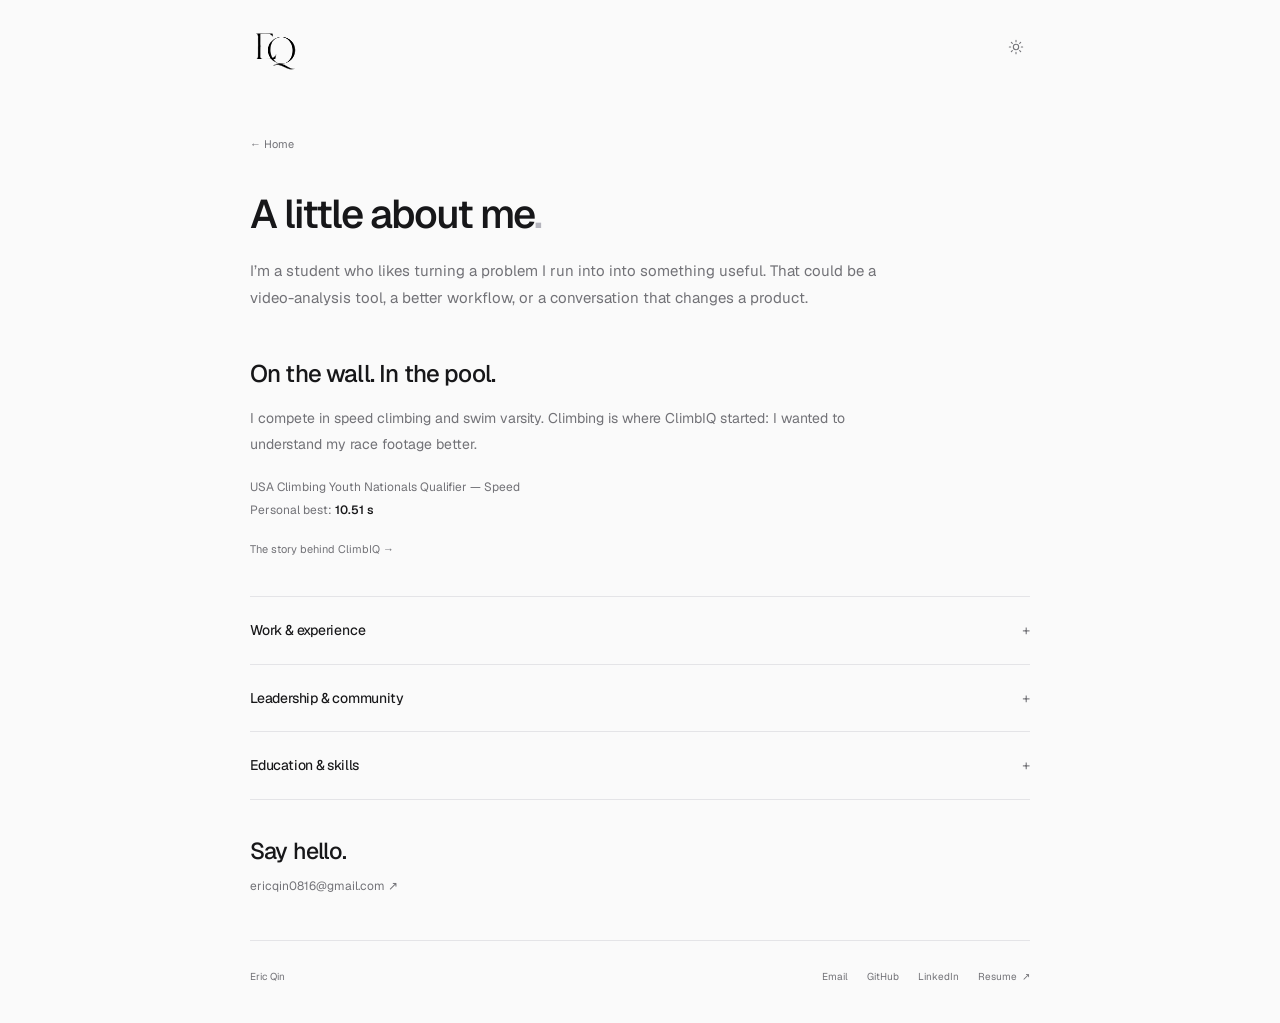
==== about/index.html @ 5e34e3b4 "Publish Eric Qin personal portfolio" ====
<!doctype html>
<html lang="en"><head><meta charset="utf-8"><meta name="viewport" content="width=device-width, initial-scale=1"><meta name="description" content="A little about Eric Qin: speed climbing, swimming, work, community, and education."><meta name="theme-color" content="#fafafa"><meta property="og:title" content="About — Eric Qin"><meta property="og:description" content="A little about Eric Qin: speed climbing, swimming, work, community, and education."><title>About — Eric Qin</title><link rel="icon" href="/assets/eq-monogram.png" type="image/png"><link rel="stylesheet" href="/styles.css"><link rel="stylesheet" href="/quiet.css"><script src="/theme.js"></script><script src="/app.js" defer></script></head><body class="quiet-site "><a class="skip-link" href="#main">Skip to content</a><header class="quiet-header"><a class="quiet-logo" href="/" aria-label="Eric Qin home"><img src="/assets/eq-monogram.png" alt="EQ monogram" width="68" height="60"></a><div class="header-controls"><button class="quiet-theme" data-theme-toggle aria-label="Switch to dark theme"><i data-icon="sun"></i></button></div></header><main id="main" class="quiet-main">
<div class="quiet-page-intro"><a class="quiet-back" href="/">← Home</a><h1>A little about me<span>.</span></h1><p>I’m a student who likes turning a problem I run into into something useful. That could be a video-analysis tool, a better workflow, or a conversation that changes a product.</p></div>
<section class="quiet-personal-section" id="athletics"><h2>On the wall. In the pool.</h2><p>I compete in speed climbing and swim varsity. Climbing is where ClimbIQ started: I wanted to understand my race footage better.</p><p class="quiet-athletic-note">USA Climbing Youth Nationals Qualifier — Speed<br>Personal best: <strong>10.51 s</strong></p><a class="quiet-inline" href="/climbiq/">The story behind ClimbIQ →</a></section>
<div class="quiet-about-details">
<details id="experience"><summary>Work & experience <span>+</span></summary><div class="quiet-detail">
<h3>CZT Energy USA <small>Intern</small></h3><p>Supported QC and business operations: inventory, purchasing/expenses, employee records, and document organization. Used AI and workflow automation for repetitive documents, English ↔ Chinese translation, PDFs, Excel, and forms. Shadowed strategic marketing and executive administrative operations.</p>
<h3>Katy ISD <small>Water Safety Instructor · Paid role</small></h3><p>Four weeks at approximately seven hours per day, teaching children across ages and skill levels. Focused on safety, technique, communication, and instruction.</p>
<h3>Independent Swim Instruction <small>Founder / Instructor</small></h3><p>Ran lessons primarily for Chinese children and families: 20+ swimmers, 50+ lessons, and ~$1,000 revenue. Managed scheduling, parent communication, payments, lesson planning, and customers.</p>
<a class="quiet-inline" href="/work/#worktree">Product work at Worktree →</a></div></details>
<details id="community"><summary>Leadership & community <span>+</span></summary><div class="quiet-detail">
<h3>Hearts for Elders</h3><p>Event coordination, outreach, partnerships, sponsorship/company outreach, and organizational work. During my involvement, the organization’s scale included 150+ volunteers, 800+ seniors served, 10+ chapters, 10+ events, and 20+ senior homes.</p><p>I contacted 20+ organizations and 20+ companies for collaboration, partnerships, or sponsorship-related outreach.</p>
<h3>Student Council <small>E&E Officer</small></h3><p>Council activities, meetings, service/cleanup, and organization. Built Council Check-in, an automated attendance system to simplify meeting check-ins.</p><a class="quiet-inline" href="/work/#attendance">See Council Check-in →</a></div></details>
<details id="education"><summary>Education & skills <span>+</span></summary><div class="quiet-detail">
<p>Expected graduation: 2028<br>GPA: 4.70 · Class rank: 32 / 885</p><p>AP Computer Science A, AP Computer Science Principles, and AP Calculus BC.</p>
<h3>Development</h3><p>TypeScript, JavaScript, Java, React, Next.js, Vite, Google Apps Script, Git/GitHub.</p>
<h3>Web & infrastructure</h3><p>Vercel, Supabase.</p>
<h3>AI & automation</h3><p>AI-assisted development; workflow, document, and translation automation; AI-agent/MCP concepts.</p>
<h3>Business & operations</h3><p>User discovery, outreach, positioning, operations, quality control, inventory, scheduling, and Excel/spreadsheets.</p>
</div></details>
</div>
<section class="quiet-personal-section quiet-about-contact" id="contact"><h2>Say hello.</h2><a class="quiet-inline" href="mailto:ericqin0816@gmail.com">ericqin0816@gmail.com ↗</a></section></main><footer class="quiet-footer"><span>Eric Qin</span><div><a href="mailto:ericqin0816@gmail.com">Email</a><a href="https://github.com/ericqin0816" target="_blank" rel="noopener noreferrer">GitHub</a><a href="https://www.linkedin.com/in/eric-qin-01415741b/" target="_blank" rel="noopener noreferrer">LinkedIn</a><a href="/Eric-Qin-Resume.pdf" target="_blank" rel="noopener noreferrer">Resume <span aria-hidden="true">↗</span></a></div></footer></body></html>
---- styles.css ----
@font-face{font-family:'Geist';font-style:normal;font-weight:400 800;font-display:swap;src:url('/fonts/geist-latin.woff2') format('woff2')}
@font-face{font-family:'Geist Mono';font-style:normal;font-weight:400 500;font-display:swap;src:url('/fonts/geist-mono-latin.woff2') format('woff2')}
:root{color-scheme:light;--bg:#fafafa;--surface:#fff;--surface-alt:#f5f5f5;--text:#171719;--muted:#727277;--border:#e4e4e7;--strong-border:#d6d6da;--accent:#315eee;--dark:#171719;--dark-text:#fafafa;--soft-blue:#f0f4fc;--green:#548c68;--shadow:0 2px 4px #00000003,0 6px 20px #00000003;--sans:'Geist',-apple-system,BlinkMacSystemFont,'Segoe UI',sans-serif;--mono:'Geist Mono',ui-monospace,SFMono-Regular,Consolas,monospace}
:root[data-theme=dark]{color-scheme:dark;--bg:#101011;--surface:#161618;--surface-alt:#1c1c1f;--text:#efeff1;--muted:#a0a0a8;--border:#2c2c31;--strong-border:#44444c;--accent:#8fa9ff;--dark:#f2f2f4;--dark-text:#171719;--soft-blue:#181e2a;--green:#88bb9c;--shadow:none}
*{box-sizing:border-box}html{scroll-behavior:smooth;scroll-padding-top:100px}body{margin:0;background:var(--bg);color:var(--text);font-family:var(--sans);font-size:14px;line-height:1.6;-webkit-font-smoothing:antialiased}a{color:inherit;text-decoration:none}button,input{font:inherit}button,a{-webkit-tap-highlight-color:transparent}button{color:inherit;cursor:pointer}button:disabled{cursor:default}button,i{flex-shrink:0}button{border:0;background:none}svg{display:block;width:20px;height:20px}i[data-icon]{display:inline-flex;align-items:center;justify-content:center;font-style:normal}p,h1,h2,h3,h4{margin:0}p{color:var(--muted)}h1,h2,h3,h4{font-weight:600;letter-spacing:-.045em;line-height:1.2}::selection{background:#d9e3ff;color:#171719}a,button,summary{touch-action:manipulation}a:focus-visible,button:focus-visible,summary:focus-visible,input:focus-visible{outline:2px solid var(--accent);outline-offset:5px}a:hover{color:var(--accent)}[hidden]{display:none!important}.container{max-width:1184px;width:calc(100% - 96px);margin-inline:auto}.mono{font-family:var(--mono);font-size:10px;letter-spacing:.055em;line-height:1.6}.muted{color:var(--muted)}.sr-only{position:absolute;width:1px;height:1px;padding:0;margin:-1px;overflow:hidden;clip:rect(0,0,0,0);white-space:nowrap;border:0}.skip-link{position:fixed;left:16px;top:-60px;background:var(--dark);color:var(--dark-text);padding:10px 18px;border-radius:6px;z-index:99}.skip-link:focus{top:10px}.status-dot{width:6px;height:6px;display:inline-block;background:var(--green);border-radius:100%;flex-shrink:0}.button{display:inline-flex;align-items:center;justify-content:center;gap:12px;border:1px solid transparent;padding:11px 18px;min-height:42px;font-size:12px;line-height:1.3;font-weight:550;border-radius:7px;white-space:nowrap;transition:background .15s,border-color .15s,transform .15s}.button:hover{transform:translateY(-1px)}.button svg{width:16px;height:16px}.button-dark{background:var(--dark);color:var(--dark-text)}.button-dark:hover{background:var(--text);color:var(--dark-text);opacity:.85}.button-outline{background:var(--surface);border-color:var(--border)}.button-outline:hover{background:var(--surface-alt);color:var(--text);border-color:var(--strong-border)}.button-small{padding:8px 13px;font-size:11px;min-height:33px}.icon-button{display:inline-flex;align-items:center;justify-content:center;width:33px;height:33px;border-radius:6px}.icon-button:hover{color:var(--text);background:var(--surface-alt)}.icon-button svg{width:17px;height:17px}.text-link{color:var(--accent);font-size:12px;font-weight:500;display:inline-flex;align-items:center;gap:8px}.text-link:hover{color:var(--accent);text-decoration:underline;text-underline-offset:4px}.text-link svg{width:16px;height:16px}.badge{display:inline-flex;align-items:center;gap:6px;background:var(--surface-alt);border:1px solid var(--border);padding:3px 8px;border-radius:5px;font-size:10px;font-weight:500;line-height:1.5;letter-spacing:0;color:var(--text)}
.site-header{height:68px;position:sticky;top:0;z-index:20;background:color-mix(in srgb,var(--bg) 92%,transparent);backdrop-filter:blur(16px);border-bottom:1px solid var(--border)}.header-inner{max-width:1440px;width:calc(100% - 80px);height:100%;margin:auto;display:flex;align-items:center;gap:40px}.wordmark{display:flex;align-items:center}.logo-mark{font-size:25px;font-weight:750;letter-spacing:-2px;color:var(--text);line-height:1}.logo-mark span{color:var(--muted)}.desktop-nav{display:flex;align-items:center;gap:26px;font-size:12px;color:var(--muted)}.desktop-nav a:hover{color:var(--text)}.header-actions{margin-left:auto;display:flex;align-items:center;gap:9px}.search-trigger{display:flex;align-items:center;gap:8px;color:var(--muted);font-size:11px;border:1px solid var(--border);background:var(--surface);padding:6px 8px;border-radius:6px;margin-right:8px;width:175px}.search-trigger svg{width:13px;height:13px}.search-trigger kbd{margin-left:auto}kbd{font-family:var(--mono);font-size:9px;border:1px solid var(--border);border-radius:4px;min-width:24px;padding:0 4px;background:var(--surface-alt);color:var(--muted)}.nav-divider{height:16px;width:1px;background:var(--border);margin-inline:3px}.mobile-menu-toggle{display:none}.mobile-nav{padding:18px 24px;display:flex;flex-direction:column;gap:15px;border-bottom:1px solid var(--border);background:var(--bg)}
.hero{padding-top:71px;padding-bottom:0;text-align:center}.hero-note{display:inline-flex;align-items:center;gap:9px;font-size:11px;color:var(--muted);background:var(--surface);border:1px solid var(--border);border-radius:30px;padding:5px 11px}.hero-note:hover{border-color:var(--strong-border);color:var(--text)}.hero-note>span:last-child{padding-left:5px;color:var(--text)}.hero h1{font-size:clamp(64px,7.6vw,100px);line-height:1.08;letter-spacing:-.065em;font-weight:650;margin-top:25px}.hero-period{color:#b5b5bd}.hero-roles{font-size:19px;font-weight:450;margin-top:12px;color:var(--text);letter-spacing:-.025em}.hero-roles span{margin:0 7px;color:#aaaab0}.hero-intro{font-size:16px;line-height:1.75;letter-spacing:-.02em;margin:18px auto 0}.hero-buttons{display:flex;align-items:center;justify-content:center;gap:10px;margin-top:27px}.resume-link{color:var(--muted);margin-left:7px}.hero-footnote{margin-top:72px;display:flex;align-items:center;justify-content:space-between;padding-bottom:22px;border-bottom:1px solid var(--border);color:var(--muted);text-align:left}.hero-footnote .mono{font-size:9px;letter-spacing:.12em}.hero-footnote a{border:1px solid var(--border);border-radius:50%;width:28px;height:28px;display:flex;align-items:center;justify-content:center}.hero-footnote a svg{width:13px;height:13px}.section{padding-top:62px}.section-top{display:flex;align-items:flex-end;justify-content:space-between;gap:24px;margin-bottom:27px}.eyebrow{display:flex;align-items:center;gap:11px;font-size:10px;font-family:var(--mono);letter-spacing:.1em;margin-bottom:12px;color:var(--muted)}.eyebrow>span:not(.status-dot){color:#aaaab1;padding-right:9px;border-right:1px solid var(--strong-border)}.section-top h2,.about-intro h2{font-size:30px;font-weight:550;letter-spacing:-.045em}.section-description{font-size:12px;line-height:1.7;text-align:right;padding-bottom:2px}
.featured-project{display:grid;grid-template-columns:1fr 1fr;border:1px solid var(--border);border-radius:11px;overflow:hidden;background:var(--surface);box-shadow:var(--shadow)}.featured-copy{padding:28px 30px 30px}.card-topline{display:flex;align-items:center;justify-content:space-between;gap:12px}.card-topline>i svg{width:16px;height:16px;color:var(--muted)}.project-title-row{display:flex;gap:10px;align-items:center;margin-top:25px}.project-symbol{display:flex;align-items:center;justify-content:center;width:30px;height:30px;border:1px solid var(--border);border-radius:7px}.project-symbol svg{width:19px;height:19px}.project-title-row h3{font-size:29px}.project-subtitle{font-size:17px;color:var(--text);letter-spacing:-.025em;margin-top:9px}.role{font-family:var(--mono);font-size:9px;letter-spacing:.08em;margin-top:12px}.project-description{font-size:13px;line-height:1.8;margin-top:17px;max-width:460px}.stack{display:flex;flex-wrap:wrap;gap:5px;margin-top:17px}.stack span{font-family:var(--mono);font-size:9px;padding:3px 7px;background:var(--surface-alt);border:1px solid var(--border);border-radius:4px;color:var(--muted)}.featured-metrics{display:flex;gap:38px;margin-top:23px;padding-top:20px;border-top:1px solid var(--border)}.featured-metrics>div{display:flex;flex-direction:column;gap:4px}.featured-metrics strong{font-size:29px;line-height:1.2;font-weight:550;letter-spacing:-.06em}.featured-metrics strong span{font-size:21px;color:var(--muted)}.featured-metrics>div>span{font-size:10px;color:var(--muted)}.project-links{display:flex;align-items:center;gap:19px;margin-top:24px}.project-links .button{font-size:11px;padding:10px 12px;gap:16px;min-height:37px}.project-links .text-link{font-size:11px}
.climb-preview{padding:22px;background:var(--surface-alt);border-left:1px solid var(--border);display:flex;flex-direction:column;justify-content:center;min-width:0}.preview-chrome{display:flex;justify-content:space-between;align-items:center;padding:12px 14px;background:#202224;border:1px solid #373b3c;border-radius:8px 8px 0 0;color:#a1a8a6;font-size:9px;gap:8px}.preview-chrome>div{display:flex;align-items:center;gap:6px;white-space:nowrap}.preview-chrome strong{color:#ebefec;font-size:10px;font-weight:550}.mini-mark{color:#bde3c9;font-family:var(--mono);font-size:12px;margin-right:3px}.preview-slash{color:#737b77;margin:0 3px}.local-badge{font-family:var(--mono);font-size:7px;display:flex;align-items:center;gap:4px}.local-badge svg{width:10px;height:10px}.preview-body{background:#171b19;color:#b9c1bc;border:1px solid #373b3c;border-top:0;border-radius:0 0 8px 8px;padding:14px 14px 0}.inspector-toolbar{display:flex;justify-content:space-between;align-items:center;font-size:9px}.inspector-toolbar>span:first-child{display:flex;align-items:center;gap:6px}.inspector-toolbar .mono{font-size:7px;letter-spacing:.1em;color:#7e8982}.wall-diagram{margin-top:14px;position:relative;border:1px solid #333c36;border-radius:5px;overflow:hidden;color:#5e7366}.wall-diagram svg{width:100%;height:auto;min-height:170px;max-height:248px;background:radial-gradient(ellipse at center,#26362c,#171e19)}.wall-grid{opacity:.45}.motion-trail{fill:none;stroke:#759884;stroke-width:1.8;stroke-dasharray:5 5;opacity:.65}.holds path{fill:#455a4a;stroke:#779880;stroke-width:1}.pose-skeleton{fill:#cdf1d4;stroke:#cdf1d4;stroke-width:2;stroke-linecap:round}.pose-skeleton path{fill:none}.diagram-annotations{stroke:#688874;stroke-width:.7;fill:#99bca4;font-family:var(--mono);font-size:7px}.diagram-annotations text{stroke:none}.frame-corners{fill:none;stroke:#88a894;stroke-width:1}.schematic-label{position:absolute;bottom:8px;right:10px;font-family:var(--mono);font-size:6px;color:#88a491;letter-spacing:.06em}.evidence-tabs{display:flex;border-bottom:1px solid #343c36;margin-top:15px;gap:8px}.evidence-tabs button{display:flex;align-items:center;justify-content:center;gap:6px;color:#899a8f;flex:1;font-size:9px;padding:8px 10px;position:relative}.evidence-tabs button svg{width:12px;height:12px}.evidence-tabs button[aria-selected=true]{color:#d2efd9;background:#263129;border-radius:4px 4px 0 0}.evidence-tabs button[aria-selected=true]:after{content:'';position:absolute;bottom:-1px;height:1px;background:#b4d5bd;left:0;right:0}.signal-strip{display:flex;align-items:center;gap:3px;height:34px;margin-top:10px;padding-inline:8px}.signal-strip span{flex:1;background:#526f5a;height:9px;border-radius:1px;transition:height .25s,background .25s}.signal-strip span:nth-child(n+17){height:24px;background:#a6caae}.signal-strip span:nth-child(16){height:15px}.evidence-description{font-size:9px;color:#a6b8ac;line-height:1.6;min-height:29px;padding:2px 0 7px}.pipeline-bottom{display:flex;align-items:center;justify-content:space-between;gap:4px;font-family:var(--mono);font-size:8px;color:#7f9285;border-top:1px solid #343c36;padding:13px 0}.pipeline-bottom .active{color:#c8e3d0;background:#2c3b31;padding:2px 7px;border-radius:3px}#evidence-panel[data-signal=audio] .signal-strip span{height:6px}#evidence-panel[data-signal=audio] .signal-strip span:nth-child(3n){height:26px;background:#a6caae}#evidence-panel[data-signal=audio] .signal-strip span:nth-child(2n){height:17px}#evidence-panel[data-signal=motion] .signal-strip span{height:5px}#evidence-panel[data-signal=motion] .signal-strip span:nth-child(n+8){height:10px}#evidence-panel[data-signal=motion] .signal-strip span:nth-child(n+16){height:18px}#evidence-panel[data-signal=motion] .signal-strip span:nth-child(n+24){height:28px}
.project-filter-row{display:flex;align-items:center;justify-content:space-between;margin:31px 0 18px;gap:14px}.project-filter-row>.mono{font-size:9px;letter-spacing:.1em}.filters{display:flex;gap:3px;padding:3px;background:var(--surface-alt);border:1px solid var(--border);border-radius:7px}.filters button{padding:5px 10px;font-size:10px;border:1px solid transparent;border-radius:4px;color:var(--muted);line-height:1.5}.filters button:hover{color:var(--text)}.filters button.active{background:var(--surface);border-color:var(--border);box-shadow:0 1px 2px #00000004;color:var(--text)}.filters button span{font-family:var(--mono);font-size:8px;color:var(--muted);margin-left:4px}.project-grid{display:grid;grid-template-columns:repeat(3,1fr);gap:18px}.project-card{border:1px solid var(--border);border-radius:9px;overflow:hidden;box-shadow:var(--shadow);background:var(--surface);transition:border-color .2s;min-width:0}.project-card:hover{border-color:var(--strong-border)}.card-visual{height:218px;background:var(--surface-alt);border-bottom:1px solid var(--border);padding:21px;position:relative;display:flex;align-items:center;justify-content:center;flex-direction:column}.shield-visual{background-image:radial-gradient(var(--strong-border) .6px,transparent .6px);background-size:12px 12px}.policy-node{display:flex;align-items:center;gap:8px;padding:7px 12px;border:1px solid var(--strong-border);background:var(--surface);border-radius:5px;font-size:10px;box-shadow:0 1px 2px #00000003}.policy-node svg{width:12px;height:12px;color:var(--muted)}.shield-node{border-color:var(--text);min-width:175px;justify-content:center}.shield-node svg{color:var(--text)}.policy-tag{background:var(--surface-alt);font-family:var(--mono);font-size:7px;padding:2px 4px;margin-left:4px;border-radius:2px;color:var(--muted)}.flow-line{height:19px;width:1px;background:var(--strong-border)}.policy-decisions{display:flex;gap:7px;margin-top:11px}.policy-decisions span{display:flex;align-items:center;gap:4px;font-family:var(--mono);font-size:7px;color:var(--muted);background:var(--surface);border:1px solid var(--border);padding:4px 6px;border-radius:3px}.policy-decisions svg{width:9px;height:9px}.policy-decisions>span:first-child{color:var(--green)}.policy-tool{display:flex;align-items:center;gap:6px;font-size:9px;color:var(--muted)}.policy-tool svg{width:11px;height:11px}.solar-visual{background:var(--soft-blue);gap:15px}.solar-inputs{display:flex;align-items:center;gap:8px;font-size:10px;color:var(--muted)}.solar-inputs>span:not(:nth-child(2)):not(:nth-child(4)){border:1px solid var(--border);background:var(--surface);display:flex;align-items:center;gap:5px;border-radius:5px;padding:7px 9px}.solar-inputs svg{width:13px;height:13px}.research-equation{text-align:center;display:flex;flex-direction:column;align-items:center;gap:11px}.research-equation>span{font-family:var(--mono);font-size:9px;color:var(--muted)}.research-equation svg{width:16px;height:16px;color:var(--muted)}.research-equation strong{font-size:18px;font-weight:500;letter-spacing:-.04em}.research-status{display:flex;gap:7px;align-items:center;font-family:var(--mono);font-size:7px;color:var(--muted);margin-top:1px}.research-status .status-dot{width:4px;height:4px;background:#7793c6}.calc-visual{background:color-mix(in srgb,var(--surface-alt) 94%,#cda6ee);gap:15px}.concept-slots{display:flex;gap:12px}.concept-slots>div{border:1px dashed var(--strong-border);border-radius:6px;width:61px;height:79px;display:flex;align-items:center;justify-content:center;position:relative;background:var(--surface)}.concept-slots>div:nth-child(2){transform:translateY(-9px)}.concept-slots svg{width:22px;height:22px;color:var(--muted)}.concept-slots span{position:absolute;bottom:6px;right:7px;font-family:var(--mono);font-size:7px;color:var(--muted)}.concept-caption{display:flex;align-items:center;gap:10px;font-family:var(--mono);font-size:6.5px;letter-spacing:.04em;color:var(--muted)}.visual-note{font-size:9px}.card-content{padding:21px}.card-content .card-topline .mono{font-size:8px}.card-content h3{font-size:20px;margin-top:13px}.card-role{font-size:10px;margin-top:5px;color:var(--muted)}.card-content>p:not(.card-role){font-size:12px;line-height:1.75;margin-top:14px;min-height:84px}.card-content details{margin-top:19px;border-top:1px solid var(--border);padding-top:13px}details summary{display:flex;align-items:center;justify-content:space-between;gap:10px;list-style:none;cursor:pointer;color:var(--accent);font-size:11px;font-weight:500}details summary::-webkit-details-marker{display:none}details summary>span{font-family:var(--mono);font-size:14px;font-weight:400}details[open] summary>span{transform:rotate(45deg)}.details-content{padding-top:12px}.details-content p{font-size:11px;line-height:1.8;margin-bottom:8px}.research-fields{display:flex;flex-wrap:wrap;gap:5px;margin:10px 0}.research-fields span{font-family:var(--mono);font-size:8px;border:1px solid var(--border);border-radius:4px;padding:4px 5px;color:var(--muted)}.small-projects{margin-top:18px;border:1px solid var(--border);border-radius:8px;background:var(--surface);overflow:hidden}.small-projects:not(:has(article:not([hidden]))){display:none}.small-project{display:flex;align-items:start;gap:16px;padding:23px}.small-project+.small-project{border-top:1px solid var(--border)}.small-icon{display:flex;align-items:center;justify-content:center;background:var(--surface-alt);border:1px solid var(--border);border-radius:7px;width:36px;height:36px;color:var(--muted);flex-shrink:0}.small-icon svg{width:17px;height:17px}.small-project>div{flex:1}.small-project h3{font-size:14px;font-weight:550;letter-spacing:-.025em;display:flex;align-items:center;gap:10px;flex-wrap:wrap}.small-project h3 .badge{font-size:8px;font-weight:400}.small-project p{font-size:11px;margin-top:6px}.small-project>a,.small-stack{margin-top:9px;white-space:nowrap}.small-project details{margin-top:9px;max-width:610px}.small-project details summary{font-size:10px;justify-content:flex-start}.small-stack{font-size:8px;color:var(--muted)}.filtered-grid{grid-template-columns:repeat(3,1fr)}.filter-empty{font-size:12px;padding:24px}
.work-section{padding-top:78px}.worktree-card{border:1px solid var(--border);border-radius:9px;background:var(--surface);display:grid;grid-template-columns:1.22fr 1fr;overflow:hidden}.worktree-card>div:first-child{padding:28px 30px}.worktree-card .card-topline .text-link{font-size:10px}.worktree-title{display:flex;align-items:center;gap:11px;margin-top:24px}.worktree-title h3{font-size:27px}.worktree-title svg{width:24px;height:24px}.worktree-card .card-role{font-size:11px;margin-top:8px}.worktree-description{font-size:13px;line-height:1.8;max-width:490px;margin-top:17px}.discovery-block{border-left:1px solid var(--border);padding:27px 31px;background:color-mix(in srgb,var(--surface-alt) 97%,#b6b6db)}.discovery-block>strong{font-size:58px;font-weight:550;letter-spacing:-.08em;line-height:1.2}.discovery-block>strong span{font-size:36px;color:var(--muted);font-weight:400}.discovery-block>p{font-size:11px}.discovery-flow{display:flex;align-items:center;gap:9px;margin-top:24px;flex-wrap:wrap}.discovery-flow span{font-family:var(--mono);font-size:8px;padding:5px 9px;background:var(--surface);border:1px solid var(--border);border-radius:4px}.discovery-flow svg{width:12px;height:12px;color:var(--muted)}.discovery-note{margin-top:17px;font-size:10px!important;line-height:1.8;max-width:350px}.experience-list{margin-top:25px}.experience-list>article{display:grid;grid-template-columns:1fr 1.33fr 1fr;align-items:start;gap:30px;padding:27px 0;border-bottom:1px solid var(--border)}.experience-label{display:flex;gap:12px}.experience-icon{padding:7px;background:var(--surface);border:1px solid var(--border);border-radius:6px;height:33px}.experience-icon svg{width:17px;height:17px;color:var(--muted)}.experience-label h3{font-size:13px;letter-spacing:-.02em;font-weight:550;padding-top:3px}.experience-label p{font-size:10px;margin-top:6px}.experience-list>article>p{font-size:11px;line-height:1.8;max-width:380px}.experience-detail{text-align:right;padding-top:3px;display:flex;flex-direction:column;gap:5px}.experience-detail strong{font-size:13px;font-weight:500;letter-spacing:-.035em}.experience-detail strong span{color:var(--muted)}.experience-detail>span,.experience-detail.mono{font-family:var(--mono);font-size:8px;letter-spacing:.04em;color:var(--muted)}
.beyond-grid{display:grid;grid-template-columns:1fr 1fr;gap:20px}.athletics-card{border:1px solid var(--border);border-radius:9px;padding:28px 30px;background:var(--surface);position:relative;overflow:hidden}.athletics-card:after{content:'';position:absolute;right:-25px;top:65px;width:165px;height:200px;background-image:linear-gradient(130deg,transparent 48%,var(--border) 48.5%,var(--border) 49%,transparent 49.5%);background-size:34px 43px;opacity:.6;pointer-events:none}.athletics-card>.card-topline .mono{font-size:9px}.personal-best{margin-top:30px;display:flex;flex-direction:column;gap:3px;position:relative;z-index:1}.personal-best strong{font-size:77px;letter-spacing:-.075em;font-weight:550;line-height:1.1}.personal-best strong span{font-size:32px;color:var(--muted);margin-left:4px}.personal-best>span{font-family:var(--mono);font-size:8px;color:var(--muted);letter-spacing:.1em}.athletics-card h3{font-size:25px;margin-top:29px}.athletics-card>p{font-size:12px;line-height:1.85;margin-top:13px;max-width:400px}.athletics-card>a{margin-top:20px;font-size:11px}.secondary-sport{display:flex;gap:10px;margin-top:28px;padding-top:19px;border-top:1px solid var(--border);font-size:10px;color:var(--muted);align-items:center}.secondary-sport svg{width:16px;height:16px}.service-cards{display:grid;gap:18px}.service-card{background:var(--surface);border:1px solid var(--border);border-radius:9px;padding:25px 28px}.service-card .card-topline .mono{font-size:8px}.service-card h3{font-size:20px;margin-top:13px}.service-card>p{font-size:11px;line-height:1.8;margin-top:12px}.service-metrics{display:flex;gap:38px;margin-top:17px}.service-metrics>div{display:flex;flex-direction:column;gap:3px}.service-metrics strong{font-size:26px;font-weight:550;letter-spacing:-.06em}.service-metrics span{font-size:10px;color:var(--muted)}.service-note{font-size:9px!important;line-height:1.7!important;margin-top:15px!important}.council-card{padding-top:22px;padding-bottom:22px}.council-card .mono{font-size:8px}.council-card h3{margin-top:10px;font-size:18px}.council-card p:not(.mono):not(.card-role){font-size:11px;line-height:1.8;margin-top:11px}.council-card>a{font-size:10px;margin-top:16px}
.about-section{padding-top:77px;display:grid;grid-template-columns:1.25fr 1fr;gap:48px 60px}.about-intro>p:not(.eyebrow){font-size:13px;line-height:1.9;margin-top:20px;max-width:525px}.about-intro>p+p:not(.eyebrow){margin-top:12px}.about-intro>a{margin-top:18px;font-size:11px}.education-card{padding:25px 28px;border:1px solid var(--border);border-radius:9px;background:var(--surface);align-self:start;margin-top:4px}.education-card .card-topline .mono{font-size:9px}.education-metrics{display:flex;gap:40px;margin-top:29px}.education-metrics>div{display:flex;flex-direction:column;gap:8px}.education-metrics strong{font-size:34px;line-height:1;font-weight:500;letter-spacing:-.05em}.education-metrics strong span{font-size:17px;color:var(--muted);font-weight:400}.education-metrics>div>span{font-family:var(--mono);font-size:8px;letter-spacing:.08em;color:var(--muted)}.coursework{margin-top:25px;padding-top:19px;border-top:1px solid var(--border)}.coursework>.mono{font-size:8px}.coursework p{font-size:10px;margin-top:9px;line-height:1.9}.skills-grid{grid-column:1/-1;display:grid;grid-template-columns:repeat(4,1fr);gap:30px;border-top:1px solid var(--border);padding-top:24px}.skills-grid h3{font-size:11px;letter-spacing:-.01em;display:flex;align-items:center;gap:8px;font-weight:550}.skills-grid h3 svg{width:13px;height:13px;color:var(--muted)}.skills-grid p{font-size:10px;line-height:2;margin-top:13px}.contact-section{margin-top:72px;padding:39px 0 28px;border-top:1px solid var(--border);display:grid;grid-template-columns:1fr auto;gap:26px 30px;align-items:center}.contact-section .eyebrow{font-size:8px;gap:8px}.contact-section h2{font-size:29px;font-weight:550;letter-spacing:-.045em}.contact-section p:not(.eyebrow){font-size:13px;margin-top:10px}.contact-section>.button{padding:13px 21px;gap:30px}.contact-links{grid-column:1/-1;display:flex;gap:26px;font-size:10px;color:var(--muted)}.contact-links a{display:flex;align-items:center;gap:7px}.site-footer{border-top:1px solid var(--border);padding:24px 0 28px;display:flex;align-items:center;justify-content:space-between;gap:16px;font-size:9px;color:var(--muted)}.site-footer>span:first-child{display:flex;align-items:center;gap:10px}.site-footer strong{font-size:17px;letter-spacing:-1px;color:var(--text)}.site-footer .mono{font-size:7px;letter-spacing:.1em}.site-footer>a{display:flex;gap:9px}
.command-dialog{margin:14vh auto auto;max-width:520px;width:calc(100% - 32px);padding:0;border:1px solid var(--border);border-radius:10px;background:var(--surface);color:var(--text);box-shadow:0 20px 100px #0003}.command-dialog::backdrop{background:#0005;backdrop-filter:blur(4px)}.command-head{display:flex;align-items:center;gap:10px;padding:12px 15px;border-bottom:1px solid var(--border)}.command-head>i svg{width:17px;height:17px;color:var(--muted)}.command-head input{width:100%;background:transparent;border:0;padding:9px 0;outline:none;font-size:12px;color:var(--text)}.command-head input:focus-visible{outline:none}.command-results{max-height:380px;overflow:auto;padding:6px}.command-results a{display:flex;justify-content:space-between;align-items:center;padding:11px 12px;border-radius:5px;font-size:12px}.command-results a:hover,.command-results a:focus{background:var(--surface-alt);color:var(--text)}.command-results a>span:first-child{display:flex;flex-direction:column;gap:3px}.command-results strong{font-weight:500}.command-results small{font-size:10px;color:var(--muted)}.command-results a>span:last-child{color:var(--muted)}.command-footer{padding:10px 15px;border-top:1px solid var(--border);font-size:9px;display:flex;align-items:center;gap:5px}.command-footer>span{margin-right:auto}.search-empty{padding:25px;font-size:12px}
/* Dedicated ClimbIQ case study */
.case-container{max-width:1080px}.case-breadcrumb{display:flex;align-items:center;gap:10px;font-size:11px;color:var(--muted);margin-top:36px}.case-breadcrumb a{color:var(--accent)}.case-hero{padding:58px 0 42px;border-bottom:1px solid var(--border)}.case-hero .eyebrow{font-size:9px}.case-hero h1{font-size:72px;letter-spacing:-.065em;font-weight:600}.case-hero .case-subtitle{font-size:24px;color:var(--text);letter-spacing:-.04em;margin-top:12px}.case-hero>p:not(.eyebrow):not(.case-subtitle){max-width:670px;font-size:15px;line-height:1.9;margin-top:21px}.case-hero-actions{display:flex;gap:12px;margin-top:25px}.case-meta{display:grid;grid-template-columns:1fr 1fr 2fr;gap:25px;margin-top:38px}.case-meta>div{border-top:1px solid var(--border);padding-top:15px}.case-meta .mono{color:var(--muted);font-size:8px;letter-spacing:.1em}.case-meta p{font-size:11px;margin-top:7px;color:var(--text)}.case-stat-grid{display:grid;grid-template-columns:repeat(4,1fr);border:1px solid var(--border);border-radius:9px;background:var(--surface);margin-top:32px;overflow:hidden}.case-stat-grid>div{padding:21px}.case-stat-grid>div+div{border-left:1px solid var(--border)}.case-stat-grid strong{font-size:35px;letter-spacing:-.06em;font-weight:550;line-height:1.2}.case-stat-grid p{font-size:10px;margin-top:5px}.case-layout{display:grid;grid-template-columns:170px 1fr;gap:60px;margin-top:42px}.case-toc{align-self:start;position:sticky;top:99px;display:flex;flex-direction:column;gap:13px;padding-top:10px}.case-toc .mono{font-size:8px;color:var(--muted);margin-bottom:4px}.case-toc a{font-size:10px;color:var(--muted);display:flex;gap:10px}.case-toc a:hover{color:var(--text)}.case-toc a span{font-family:var(--mono);font-size:8px;color:var(--muted)}.case-body section{padding:8px 0 36px;margin-bottom:24px;border-bottom:1px solid var(--border)}.case-body h2{font-size:28px;font-weight:550;margin-bottom:16px}.case-body p{font-size:13px;line-height:1.9;margin-top:12px}.case-body h3{font-size:15px;margin:23px 0 8px;font-weight:550;letter-spacing:-.025em}.case-body ul{padding-left:18px;margin:16px 0;color:var(--muted);font-size:12px;line-height:1.9}.case-body li+li{margin-top:7px}.case-callout{background:var(--surface);border:1px solid var(--border);border-left:3px solid var(--strong-border);border-radius:6px;padding:18px 21px;margin:21px 0}.case-callout p{margin:0;font-size:12px}.case-callout strong{color:var(--text);font-weight:550}.case-pipeline{background:#171b19;border:1px solid #3b443d;border-radius:8px;padding:25px;display:flex;flex-direction:column;align-items:center;gap:10px;margin:23px 0}.case-pipeline>div{color:#cbd9cf;text-align:center;border:1px solid #47544b;border-radius:5px;padding:10px 20px;font-family:var(--mono);font-size:11px;min-width:240px;background:#232c26}.case-pipeline>span{color:#829b8b;font-size:14px}.case-pipeline>div small{display:block;font-family:var(--sans);font-size:9px;color:#9cb1a3;letter-spacing:0;margin-top:4px}.case-pipeline>div:last-child{border-color:#829b8b}.architecture-grid{display:grid;grid-template-columns:1fr 1fr;gap:13px;margin-top:20px}.architecture-grid>div{padding:19px;border:1px solid var(--border);border-radius:7px;background:var(--surface)}.architecture-grid .mono{font-size:8px;color:var(--muted)}.architecture-grid h3{font-size:13px;margin:9px 0}.architecture-grid p{font-size:11px;line-height:1.8;margin-top:5px}.test-table-wrap{border:1px solid var(--border);border-radius:7px;overflow:auto;margin-top:20px}.test-table{border-collapse:collapse;width:100%;font-size:11px;background:var(--surface)}.test-table th{text-align:left;background:var(--surface-alt);font-family:var(--mono);font-size:9px;font-weight:400;color:var(--muted);padding:12px 15px;letter-spacing:.04em}.test-table td{padding:13px 15px;border-top:1px solid var(--border);color:var(--muted)}.test-table td:first-child{color:var(--text);white-space:nowrap}.test-table strong{font-weight:500;color:var(--text)}.test-matrix{display:flex;flex-wrap:wrap;gap:6px;margin-top:15px}.test-matrix span{padding:5px 8px;border:1px solid var(--border);border-radius:4px;font-family:var(--mono);font-size:9px;color:var(--muted);background:var(--surface)}.case-next{margin:23px 0;background:var(--surface);border:1px solid var(--border);border-radius:7px;padding:19px 22px}.case-next .mono{font-size:8px}.case-next ul{margin-bottom:0}.case-bottom{display:flex;justify-content:space-between;align-items:center;padding:18px 0 40px}.case-bottom .text-link{font-size:11px}.case-contact{margin-top:20px}
.hero{padding-top:49px}.hero h1{font-size:clamp(64px,7vw,90px)}.hero-intro{font-size:15px;line-height:1.7}.hero-footnote{margin-top:44px;padding-bottom:18px}.projects-section{padding-top:38px}
@media(min-width:1500px){.hero{padding-top:66px}.hero-footnote{margin-top:55px}.climb-preview{padding:28px}.wall-diagram svg{max-height:260px}}
@media(max-width:1100px){.container{width:calc(100% - 64px)}.header-inner{width:calc(100% - 48px);gap:28px}.desktop-nav{gap:18px;font-size:11px}.search-trigger{width:145px}.search-trigger span{font-size:10px}.header-actions{gap:5px}.featured-copy{padding:24px}.climb-preview{padding:17px}.project-links{gap:13px;flex-wrap:wrap}.featured-metrics{gap:24px}.card-content{padding:18px}.card-content h3{font-size:18px}.card-visual{padding:17px;height:205px}.solar-inputs{gap:5px}.solar-inputs>span:not(:nth-child(2)):not(:nth-child(4)){padding:6px;font-size:9px}.small-stack{font-size:7px}.worktree-card>div:first-child{padding:25px}.experience-list>article{gap:20px;grid-template-columns:1fr 1.15fr .9fr}.experience-detail strong{font-size:11px}.about-section{gap:38px}.case-layout{gap:35px;grid-template-columns:150px 1fr}.preview-chrome>div>span:last-child{font-size:8px}.case-stat-grid>div{padding:19px}}
@media(max-width:900px){.desktop-nav{gap:15px}.desktop-nav a:nth-child(3){display:none}.search-trigger{width:32px;height:32px;justify-content:center;padding:0;margin-right:0}.search-trigger span,.search-trigger kbd{display:none}.hero{padding-top:62px}.featured-copy{padding:23px}.featured-project{grid-template-columns:1fr 1fr}.featured-copy .card-topline>.mono{display:none}.project-subtitle{font-size:16px}.project-description{font-size:12px}.featured-metrics{gap:20px}.featured-metrics strong{font-size:27px}.featured-metrics>div>span{font-size:9px;max-width:130px}.preview-chrome>div>span:last-child,.preview-slash{display:none}.card-visual{height:190px}.concept-slots{gap:8px}.concept-slots>div{width:47px;height:70px}.concept-caption{gap:6px;font-size:5.5px}.policy-decisions{gap:4px}.policy-decisions span{font-size:6px;padding:3px 4px}.research-equation strong{font-size:15px}.card-content .card-topline .mono{font-size:7px}.card-content>p:not(.card-role){font-size:11px;min-height:100px}.card-content h3{font-size:17px}.worktree-card{grid-template-columns:1.1fr 1fr}.discovery-block{padding:25px}.discovery-flow{gap:6px}.discovery-flow span{padding:5px 6px;font-size:7px}.experience-list>article{grid-template-columns:1fr 1.3fr}.experience-detail{grid-column:2;text-align:left;flex-direction:row;gap:15px;align-items:center;margin-top:-15px}.experience-detail.mono{display:block}.about-section{grid-template-columns:1.15fr 1fr;gap:30px}.education-card{padding:22px}.education-metrics{gap:28px}.education-metrics strong{font-size:30px}.education-metrics strong span{font-size:14px}.skills-grid{grid-template-columns:1fr 1fr;gap:28px}.athletics-card{padding:25px}.service-card{padding:23px}.case-toc{display:none}.case-layout{display:block}.case-container{max-width:780px}.case-meta{grid-template-columns:1fr 1fr 1.8fr}.case-body{max-width:720px;margin:auto}}
@media(max-width:680px){html{scroll-padding-top:82px}.container{width:calc(100% - 40px)}.site-header{height:60px}.header-inner{width:calc(100% - 36px);gap:16px}.desktop-nav{display:none}.header-actions{gap:5px}.header-contact{font-size:10px;padding:7px 10px;margin-left:4px}.mobile-menu-toggle{display:flex}.logo-mark{font-size:24px}.nav-divider{margin-inline:1px}.hero{padding-top:53px}.hero-note{font-size:9px;padding:5px 10px;gap:7px}.hero h1{font-size:70px;margin-top:23px}.hero-roles{font-size:17px;margin-top:11px}.hero-intro{font-size:14px;line-height:1.85;max-width:370px;margin-top:17px}.hero-intro .desktop-break{display:none}.hero-buttons{gap:8px;margin-top:22px;flex-wrap:wrap}.hero-buttons .button{font-size:11px;padding:11px 14px;gap:9px}.hero-buttons .resume-link{font-size:10px;margin-left:4px}.hero-footnote{margin-top:49px;padding-bottom:18px}.hero-footnote .mono{font-size:7px;letter-spacing:.065em}.section{padding-top:43px}.section-top{margin-bottom:22px;gap:18px}.section-top h2,.about-intro h2{font-size:26px}.eyebrow{font-size:8px;margin-bottom:11px}.section-description{display:none}.featured-project{grid-template-columns:1fr}.featured-copy{padding:24px}.featured-copy .card-topline>.mono{display:block;font-size:7px}.project-title-row{margin-top:23px}.project-title-row h3{font-size:27px}.project-subtitle{font-size:17px}.project-description{font-size:12px;margin-top:15px}.stack span{font-size:8px}.featured-metrics{gap:44px}.featured-metrics strong{font-size:30px}.featured-metrics>div>span{max-width:none;font-size:9px}.project-links{gap:20px;margin-top:22px}.project-links .button{font-size:10px}.project-links .text-link{font-size:10px}.climb-preview{border-left:0;border-top:1px solid var(--border);padding:22px}.preview-chrome>div>span:last-child,.preview-slash{display:inline}.wall-diagram svg{max-height:none;min-height:0}.evidence-description{font-size:9px;min-height:27px}.project-filter-row{align-items:flex-start;flex-direction:column;gap:10px;margin-top:28px}.project-filter-row>.mono{font-size:8px}.filters{width:100%;justify-content:space-between;gap:0}.filters button{font-size:9px;padding:6px 10px}.project-grid{grid-template-columns:1fr;gap:16px}.card-visual{height:205px}.card-content{padding:22px}.card-content h3{font-size:21px}.card-content .card-topline .mono{font-size:8px}.card-content>p:not(.card-role){font-size:12px;min-height:0}.card-content details{margin-top:18px}.policy-decisions span{font-size:8px;padding:4px 7px}.policy-decisions{gap:7px}.solar-inputs{gap:8px}.solar-inputs>span:not(:nth-child(2)):not(:nth-child(4)){padding:7px 10px;font-size:10px}.research-equation strong{font-size:20px}.concept-slots>div{width:66px;height:85px}.concept-slots{gap:13px}.concept-caption{font-size:7px;gap:12px}.small-project{padding:20px;gap:12px;flex-wrap:wrap}.small-project>div{flex-basis:calc(100% - 50px)}.small-project h3{font-size:13px;gap:6px}.small-project>a,.small-stack{margin:0 0 0 48px;font-size:9px}.small-project p{font-size:10px;line-height:1.8}.work-section{padding-top:53px}.worktree-card{grid-template-columns:1fr}.worktree-card>div:first-child{padding:24px}.worktree-card .card-topline .text-link{font-size:9px}.worktree-title{margin-top:22px}.worktree-description{font-size:12px}.discovery-block{border-left:0;border-top:1px solid var(--border);padding:23px 24px}.discovery-block>strong{font-size:51px}.discovery-flow{gap:9px;margin-top:19px}.discovery-flow span{font-size:8px;padding:5px 8px}.discovery-note{max-width:none}.experience-list{margin-top:13px}.experience-list>article{grid-template-columns:1fr;gap:14px;padding:25px 0}.experience-list>article>p{max-width:none;font-size:11px;padding-left:46px}.experience-label h3{font-size:13px}.experience-detail{grid-column:1;margin-top:0;padding-left:46px;gap:12px;flex-wrap:wrap}.experience-detail strong{font-size:11px}.beyond-grid{grid-template-columns:1fr;gap:16px}.athletics-card{padding:25px}.personal-best strong{font-size:75px}.personal-best{margin-top:24px}.athletics-card h3{margin-top:23px}.athletics-card>p{max-width:none}.service-cards{gap:16px}.service-card{padding:23px 25px}.about-section{padding-top:53px;grid-template-columns:1fr;gap:27px}.about-intro>p:not(.eyebrow){font-size:12px;margin-top:16px}.education-card{padding:23px 25px;margin-top:0}.education-metrics{gap:45px}.education-metrics strong{font-size:34px}.education-metrics strong span{font-size:18px}.coursework p{font-size:11px}.skills-grid{gap:26px 18px;padding-top:24px}.skills-grid h3{font-size:10px;gap:5px}.skills-grid p{font-size:9px;line-height:1.9}.contact-section{margin-top:49px;padding-top:32px;grid-template-columns:1fr;gap:22px}.contact-section h2{font-size:28px;max-width:320px}.contact-section>.button{justify-self:start;min-height:42px;font-size:11px;padding:11px 17px;gap:21px}.contact-links{gap:16px;font-size:9px;flex-wrap:wrap}.contact-links a:first-child{flex-basis:100%}.site-footer{flex-wrap:wrap;padding:22px 0;gap:12px;font-size:8px}.site-footer .mono{font-size:6px;margin-left:auto}.site-footer>a{display:none}.case-breadcrumb{margin-top:27px;font-size:10px}.case-hero{padding:39px 0 30px}.case-hero h1{font-size:57px}.case-hero .case-subtitle{font-size:20px;line-height:1.45}.case-hero>p:not(.eyebrow):not(.case-subtitle){font-size:13px;line-height:1.85;margin-top:15px}.case-hero-actions{flex-wrap:wrap;margin-top:23px}.case-hero-actions .button{font-size:10px}.case-meta{grid-template-columns:1fr 1fr;gap:16px;margin-top:28px}.case-meta>div:last-child{grid-column:1/-1}.case-stat-grid{grid-template-columns:1fr 1fr;margin-top:24px}.case-stat-grid>div{padding:19px 21px}.case-stat-grid>div:nth-child(3){border-left:0;border-top:1px solid var(--border)}.case-stat-grid>div:nth-child(4){border-top:1px solid var(--border)}.case-stat-grid strong{font-size:32px}.case-stat-grid p{font-size:9px}.case-layout{margin-top:30px}.case-body section{padding-bottom:28px;margin-bottom:20px}.case-body h2{font-size:25px}.case-body p{font-size:12px}.case-body h3{font-size:14px}.case-body ul{font-size:11px}.case-callout{padding:16px 18px}.case-callout p{font-size:11px}.architecture-grid{grid-template-columns:1fr;gap:11px}.case-pipeline{padding:23px 16px}.test-table{font-size:10px}.test-table td,.test-table th{padding:11px 12px}.case-bottom{gap:15px;flex-wrap:wrap;padding-bottom:25px}.case-bottom .button{font-size:10px}.case-contact{margin-top:10px}}
@media(max-width:360px){.container{width:calc(100% - 32px)}.header-inner{width:calc(100% - 28px)}.header-actions>.icon-button:first-of-type{display:none}.hero h1{font-size:63px}.hero-note{font-size:8px}.featured-copy{padding:20px}.featured-metrics{gap:25px}.project-links{gap:11px}.filters button{font-size:8px;padding:6px 8px}.skills-grid{grid-template-columns:1fr}.preview-chrome>div>span:last-child{display:none}.contact-section h2{font-size:26px}}
@media(prefers-reduced-motion:reduce){html{scroll-behavior:auto}*,*::before,*::after{animation:none!important;transition:none!important}}
---- quiet.css ----
/* A quieter base. Personal theme decisions can grow from here. */
.quiet-site{font-size:14px;line-height:1.75}.quiet-header,.quiet-main,.quiet-footer{width:calc(100% - 64px);max-width:780px;margin-inline:auto}.quiet-header{height:94px;display:flex;align-items:center;justify-content:space-between}.quiet-logo{font-size:25px;font-weight:700;letter-spacing:-1.8px;color:var(--text)}.quiet-logo span{color:var(--muted)}.quiet-header nav{display:flex;align-items:center;gap:27px;font-size:12px;color:var(--muted)}.quiet-header nav a[aria-current=page],.quiet-header nav a:hover{color:var(--text)}.quiet-header nav a>span{font-size:10px;margin-left:3px}.quiet-theme{width:29px;height:29px;display:grid;place-items:center;border-radius:50%;margin-left:1px;color:var(--muted)}.quiet-theme:hover{background:var(--surface-alt);color:var(--text)}.quiet-theme svg{width:16px;height:16px}.quiet-intro{padding-top:57px;padding-bottom:55px}.quiet-kicker{font-size:12px;letter-spacing:.01em;color:var(--muted)}.quiet-intro h1{font-size:62px;font-weight:550;letter-spacing:-.06em;margin-top:13px;line-height:1.15}.quiet-intro h1>span,.quiet-page-intro h1>span{color:#b4b4bc}.quiet-lead{font-size:19px;line-height:1.65;margin-top:22px;color:var(--text);letter-spacing:-.026em}.quiet-inline{font-size:12px;display:inline-flex;align-items:center;gap:7px;color:var(--muted)}.quiet-inline:hover{color:var(--text)}.quiet-intro .quiet-inline{margin-top:21px}.quiet-section-heading{display:flex;align-items:center;justify-content:space-between;gap:16px;border-bottom:1px solid var(--border);padding-bottom:17px}.quiet-section-heading h2{font-size:13px;font-weight:500;letter-spacing:0}.quiet-section-heading a{color:var(--muted);font-size:11px}.quiet-section-heading a>span{margin-left:7px}.quiet-project-row{display:flex;align-items:center;justify-content:space-between;gap:22px;padding:22px 0;border-bottom:1px solid var(--border);color:var(--text)}.quiet-project-row h3{font-size:17px;font-weight:550;letter-spacing:-.025em}.quiet-project-row p{font-size:12px;margin-top:7px;line-height:1.7}.quiet-row-arrow{color:var(--muted);font-size:17px;padding:5px 0 5px 12px;transition:transform .2s}.quiet-project-row:hover{color:var(--text)}.quiet-project-row:hover .quiet-row-arrow{transform:translate(2px,-2px);color:var(--accent)}.quiet-project-row:hover h3{color:var(--accent)}.quiet-offscreen{margin:39px 0 0;display:flex;align-items:center;justify-content:space-between;gap:25px;padding:20px 23px;background:var(--surface-alt);border-radius:7px}.quiet-offscreen p{font-size:12px;line-height:1.8}.quiet-offscreen a{font-size:11px;white-space:nowrap;color:var(--muted)}.quiet-offscreen a>span{margin-left:7px}.quiet-footer{display:flex;align-items:center;justify-content:space-between;gap:20px;padding:27px 0 38px;margin-top:39px;border-top:1px solid var(--border);font-size:10px;color:var(--muted)}.quiet-footer>div{display:flex;align-items:center;gap:19px}.quiet-footer a:hover{color:var(--text)}.quiet-footer a>span{margin-left:2px}.quiet-page-intro{padding-top:37px;padding-bottom:48px}.quiet-back{font-size:11px;color:var(--muted)}.quiet-page-intro h1{font-size:40px;font-weight:550;letter-spacing:-.05em;line-height:1.25;margin-top:33px}.quiet-page-intro>p{font-size:15px;line-height:1.85;max-width:670px;margin-top:18px}.quiet-work-list{border-top:1px solid var(--border)}.quiet-work-entry{padding:29px 0;border-bottom:1px solid var(--border);scroll-margin-top:25px}.quiet-entry-title{display:flex;align-items:baseline;justify-content:space-between;gap:15px}.quiet-entry-title h2{font-size:21px;font-weight:550;letter-spacing:-.03em}.quiet-entry-title>span{font-size:10px;color:var(--muted);text-align:right}.quiet-work-entry>p{font-size:13px;line-height:1.85;margin-top:13px;max-width:655px}.quiet-entry-links{display:flex;align-items:center;gap:20px;margin-top:14px;font-size:11px;color:var(--accent)}.quiet-work-entry details{margin-top:17px}.quiet-work-entry summary{justify-content:flex-start;gap:8px;color:var(--muted);font-size:11px}.quiet-work-entry summary:hover{color:var(--text)}.quiet-work-entry summary span{font-size:12px}.quiet-detail{padding-top:15px;max-width:675px}.quiet-detail p{font-size:12px;line-height:1.9;margin-bottom:12px}.quiet-detail h3{font-size:15px;font-weight:550;letter-spacing:-.02em;margin:23px 0 10px;display:flex;align-items:baseline;gap:15px;justify-content:space-between}.quiet-detail h3:first-child{margin-top:2px}.quiet-detail small{font-size:10px;color:var(--muted);font-weight:400;letter-spacing:0;text-align:right}.quiet-personal-section{padding-bottom:34px}.quiet-personal-section h2{font-size:24px;font-weight:500;letter-spacing:-.035em}.quiet-personal-section>p{font-size:14px;line-height:1.9;margin-top:16px;max-width:635px}.quiet-personal-section .quiet-athletic-note{font-size:12px;color:var(--muted);margin-top:18px}.quiet-athletic-note strong{font-weight:550;color:var(--text)}.quiet-personal-section>.quiet-inline{margin-top:18px;font-size:11px}.quiet-about-details{border-top:1px solid var(--border);margin-top:2px}.quiet-about-details>details{border-bottom:1px solid var(--border);padding:21px 0}.quiet-about-details>details>summary{font-size:14px;color:var(--text);font-weight:450;letter-spacing:-.015em}.quiet-about-details>details>summary>span{color:var(--muted)}.quiet-about-contact{margin-top:38px;padding-bottom:3px}.quiet-about-contact h2{font-size:23px}.quiet-about-contact>.quiet-inline{font-size:12px;margin-top:11px}.case-page .case-container{max-width:920px}.case-page .case-breadcrumb{margin-top:24px}.case-page .case-hero{padding-top:40px}.case-page .case-hero h1{font-size:58px}.case-page .case-layout{grid-template-columns:135px 1fr;gap:37px}.case-page .case-hero .case-subtitle{font-size:22px}.case-page .case-hero>p:not(.eyebrow):not(.case-subtitle){font-size:14px}.case-page .case-stat-grid strong{font-size:31px}.case-page .case-stat-grid{box-shadow:none}.case-page .quiet-footer{max-width:920px}
@media(max-width:900px){.case-page .case-layout{display:block}.case-page .case-toc{display:none}}
@media(max-width:600px){.quiet-header,.quiet-main,.quiet-footer{width:calc(100% - 44px)}.quiet-header{height:78px}.quiet-header nav{gap:19px;font-size:11px}.quiet-theme{width:25px;height:25px;margin-left:0}.quiet-logo{font-size:24px}.quiet-header nav a>span{display:none}.quiet-intro{padding-top:39px;padding-bottom:42px}.quiet-intro h1{font-size:51px;margin-top:12px}.quiet-kicker{font-size:11px}.quiet-lead{font-size:17px;line-height:1.7;margin-top:21px}.quiet-lead br{display:none}.quiet-intro .quiet-inline{font-size:11px;margin-top:21px}.quiet-section-heading{padding-bottom:15px}.quiet-project-row{padding:22px 0;gap:18px}.quiet-project-row h3{font-size:16px}.quiet-project-row p{font-size:11px;margin-top:7px;max-width:295px}.quiet-row-arrow{font-size:16px}.quiet-offscreen{margin-top:31px;padding:18px 19px;align-items:flex-start;flex-direction:column;gap:11px}.quiet-offscreen p{font-size:11px}.wide-only{display:none}.quiet-offscreen a{font-size:10px}.quiet-footer{margin-top:30px;padding:25px 0 31px;gap:17px;font-size:9px;align-items:flex-start;flex-direction:column}.quiet-footer>div{gap:22px;font-size:10px}.quiet-page-intro{padding-top:25px;padding-bottom:33px}.quiet-page-intro h1{font-size:32px;margin-top:28px}.quiet-page-intro>p{font-size:13px;line-height:1.9;margin-top:16px}.quiet-entry-title{align-items:flex-start;flex-direction:column;gap:7px}.quiet-entry-title h2{font-size:20px}.quiet-entry-title>span{text-align:left}.quiet-work-entry{padding:25px 0}.quiet-work-entry>p{font-size:12px}.quiet-detail p{font-size:11px}.quiet-detail h3{align-items:flex-start;flex-direction:column;gap:6px;font-size:14px}.quiet-detail small{text-align:left}.quiet-personal-section h2{font-size:22px}.quiet-personal-section>p{font-size:13px}.quiet-about-details>details{padding:20px 0}.quiet-about-details>details>summary{font-size:13px}.case-page .case-hero{padding-top:30px}.case-page .case-hero h1{font-size:50px}.case-page .case-hero .case-subtitle{font-size:19px}.case-page .case-hero>p:not(.eyebrow):not(.case-subtitle){font-size:12px}.case-page .case-container{width:calc(100% - 44px)}}
@media(max-width:360px){.quiet-header nav{gap:13px;font-size:10px}.quiet-header,.quiet-main,.quiet-footer{width:calc(100% - 36px)}.quiet-intro h1{font-size:48px}.quiet-lead{font-size:16px}}

/* User monogram and fuller homepage narrative. */
.project-category{margin-bottom:45px}.project-category-heading{margin-bottom:20px}.project-category-heading>h2{font-size:25px;font-weight:500;letter-spacing:-.035em}.project-category-heading>p{font-size:11px;margin-top:8px}.project-category .quiet-entry-title h3{font-size:20px;font-weight:550;letter-spacing:-.03em}.project-category .quiet-work-entry:last-child{border-bottom:0}
.quiet-header .quiet-logo{display:flex;align-items:center;justify-content:center;line-height:1;width:68px;height:60px;margin-left:-8px}.quiet-logo img{display:block;width:68px;height:60px;object-fit:contain;filter:grayscale(1) contrast(1.8);mix-blend-mode:multiply}:root[data-theme=dark] .quiet-logo img{filter:grayscale(1) contrast(1.8) invert(1);mix-blend-mode:screen}
.quiet-intro.personal-intro{padding-top:40px;padding-bottom:52px}.personal-intro h1{margin-top:0}.personal-intro .quiet-lead{font-size:21px;line-height:1.6;margin-top:22px;max-width:680px}.intro-context{max-width:625px;font-size:14px;line-height:1.9;margin-top:19px}.intro-links{display:flex;gap:24px;margin-top:25px;color:var(--muted);font-size:11px}.intro-links a>span{margin-left:4px;font-size:10px}.intro-links a:hover{color:var(--text)}.home-current-work .quiet-section-heading h2{font-size:14px;font-weight:500}.home-feature{padding:25px 0 26px;border-bottom:1px solid var(--border)}.home-feature-heading{display:flex;align-items:baseline;justify-content:space-between;gap:20px}.home-feature-heading h3{font-size:21px;font-weight:550;letter-spacing:-.035em}.home-feature-heading>span{font-size:10px;color:var(--muted);text-align:right}.home-feature>p{font-size:13px;line-height:1.85;max-width:650px;margin-top:13px}.home-feature .home-feature-context{font-size:11px;line-height:1.8;margin-top:11px;color:var(--muted)}.home-feature-links{display:flex;align-items:center;gap:23px;margin-top:15px;font-size:11px;color:var(--accent)}.home-feature-links span{margin-left:4px}.home-other-work{padding:23px 0 26px;border-bottom:1px solid var(--border)}.home-other-work h3{font-size:13px;font-weight:500;letter-spacing:0}.home-other-work p{font-size:12px;line-height:1.9;max-width:640px;margin-top:10px}.home-other-work a{text-decoration:underline;text-decoration-color:var(--strong-border);text-underline-offset:3px;color:var(--text)}.home-other-work a:hover{color:var(--accent);text-decoration-color:var(--accent)}.home-personal{padding:37px 0 3px}.home-personal h2{font-size:22px;font-weight:500;letter-spacing:-.04em}.home-personal p{font-size:13px;line-height:1.9;max-width:650px;margin-top:17px}.home-personal p+p{margin-top:12px}.home-personal strong{font-weight:500;color:var(--text)}.home-personal>.quiet-inline{margin-top:17px;font-size:11px}
@media(max-width:600px){.quiet-header .quiet-logo{width:56px;height:50px;margin-left:-5px}.quiet-logo img{width:56px;height:50px}.quiet-intro.personal-intro{padding-top:29px;padding-bottom:38px}.personal-intro .quiet-lead{font-size:18px;line-height:1.7;margin-top:20px}.intro-context{font-size:12px;line-height:1.9;margin-top:15px}.intro-links{font-size:10px;margin-top:22px;gap:24px}.home-current-work .quiet-section-heading h2{font-size:12px}.home-feature{padding:24px 0}.home-feature-heading{align-items:flex-start;flex-direction:column;gap:7px}.home-feature-heading h3{font-size:20px}.home-feature-heading>span{font-size:9px;text-align:left}.home-feature>p{font-size:12px;margin-top:13px}.home-feature .home-feature-context{font-size:10px;margin-top:10px}.home-feature-links{font-size:10px;margin-top:15px;gap:21px}.home-other-work{padding:23px 0}.home-other-work p{font-size:11px}.home-personal{padding-top:31px}.home-personal h2{font-size:21px}.home-personal p{font-size:12px;margin-top:15px}.home-personal>.quiet-inline{font-size:10px;line-height:1.8;align-items:flex-start}.home-personal>.quiet-inline span{white-space:nowrap}}
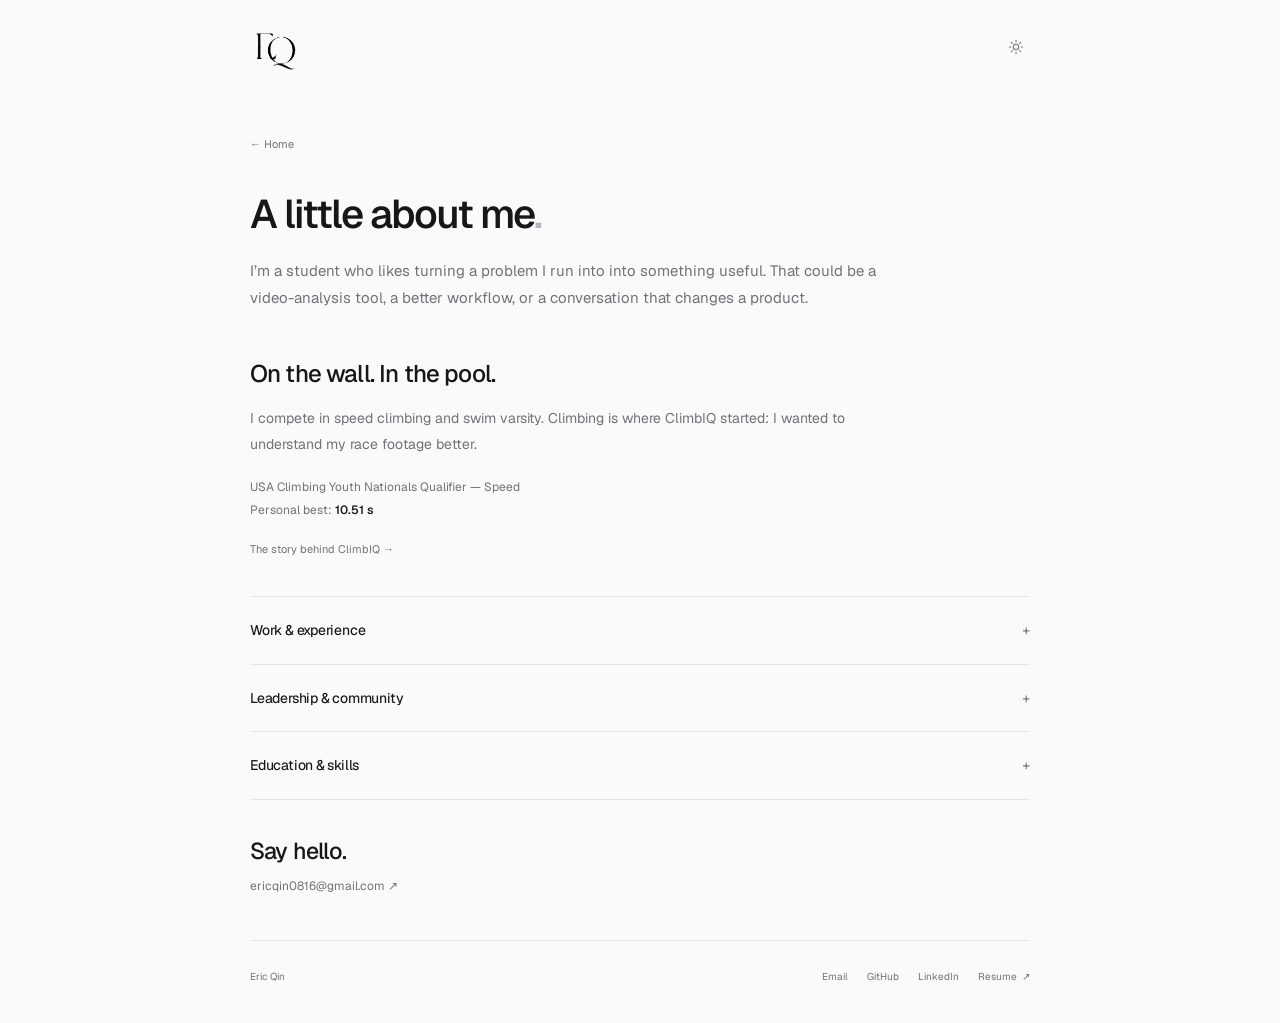
==== commit ac29e2bf: "Improve mobile layout and replace navigation cards" ====
--- a/about/index.html
+++ b/about/index.html
@@ -1,5 +1,5 @@
 <!doctype html>
-<html lang="en"><head><meta charset="utf-8"><meta name="viewport" content="width=device-width, initial-scale=1"><meta name="description" content="A little about Eric Qin: speed climbing, swimming, work, community, and education."><meta name="theme-color" content="#fafafa"><meta property="og:title" content="About — Eric Qin"><meta property="og:description" content="A little about Eric Qin: speed climbing, swimming, work, community, and education."><title>About — Eric Qin</title><link rel="icon" href="/assets/eq-monogram.png" type="image/png"><link rel="stylesheet" href="/styles.css"><link rel="stylesheet" href="/quiet.css"><script src="/theme.js"></script><script src="/app.js" defer></script></head><body class="quiet-site "><a class="skip-link" href="#main">Skip to content</a><header class="quiet-header"><a class="quiet-logo" href="/" aria-label="Eric Qin home"><img src="/assets/eq-monogram.png" alt="EQ monogram" width="68" height="60"></a><div class="header-controls"><button class="quiet-theme" data-theme-toggle aria-label="Switch to dark theme"><i data-icon="sun"></i></button></div></header><main id="main" class="quiet-main">
+<html lang="en"><head><meta charset="utf-8"><meta name="viewport" content="width=device-width, initial-scale=1"><meta name="description" content="A little about Eric Qin: speed climbing, swimming, work, community, and education."><meta name="theme-color" content="#fafafa"><meta property="og:title" content="About — Eric Qin"><meta property="og:description" content="A little about Eric Qin: speed climbing, swimming, work, community, and education."><title>About — Eric Qin</title><link rel="icon" href="/assets/eq-monogram.png" type="image/png"><link rel="stylesheet" href="/styles.css"><link rel="stylesheet" href="/quiet.css?v=20261013-mobile"><script src="/theme.js"></script><script src="/app.js" defer></script></head><body class="quiet-site "><a class="skip-link" href="#main">Skip to content</a><header class="quiet-header"><a class="quiet-logo" href="/" aria-label="Eric Qin home"><img src="/assets/eq-monogram.png" alt="EQ monogram" width="68" height="60"></a><div class="header-controls"><button class="quiet-theme" data-theme-toggle aria-label="Switch to dark theme"><i data-icon="sun"></i></button></div></header><main id="main" class="quiet-main">
 <div class="quiet-page-intro"><a class="quiet-back" href="/">← Home</a><h1>A little about me<span>.</span></h1><p>I’m a student who likes turning a problem I run into into something useful. That could be a video-analysis tool, a better workflow, or a conversation that changes a product.</p></div>
 <section class="quiet-personal-section" id="athletics"><h2>On the wall. In the pool.</h2><p>I compete in speed climbing and swim varsity. Climbing is where ClimbIQ started: I wanted to understand my race footage better.</p><p class="quiet-athletic-note">USA Climbing Youth Nationals Qualifier — Speed<br>Personal best: <strong>10.51 s</strong></p><a class="quiet-inline" href="/climbiq/">The story behind ClimbIQ →</a></section>
 <div class="quiet-about-details">
--- a/quiet.css
+++ b/quiet.css
@@ -6,6 +6,10 @@
 
 /* User monogram and fuller homepage narrative. */
 .project-category{margin-bottom:45px}.project-category-heading{margin-bottom:20px}.project-category-heading>h2{font-size:25px;font-weight:500;letter-spacing:-.035em}.project-category-heading>p{font-size:11px;margin-top:8px}.project-category .quiet-entry-title h3{font-size:20px;font-weight:550;letter-spacing:-.03em}.project-category .quiet-work-entry:last-child{border-bottom:0}
-.quiet-header .quiet-logo{display:flex;align-items:center;justify-content:center;line-height:1;width:68px;height:60px;margin-left:-8px}.quiet-logo img{display:block;width:68px;height:60px;object-fit:contain;filter:grayscale(1) contrast(1.8);mix-blend-mode:multiply}:root[data-theme=dark] .quiet-logo img{filter:grayscale(1) contrast(1.8) invert(1);mix-blend-mode:screen}
+.quiet-header .quiet-logo{display:flex;align-items:center;justify-content:center;line-height:1;width:68px;height:60px;margin-left:-8px}.quiet-logo img{display:block;width:68px;height:60px;object-fit:contain;filter:grayscale(1) contrast(1.8) brightness(.980392);mix-blend-mode:normal}:root[data-theme=dark] .quiet-logo img{filter:grayscale(1) contrast(1.8) invert(1) contrast(.875);mix-blend-mode:normal}
 .quiet-intro.personal-intro{padding-top:40px;padding-bottom:52px}.personal-intro h1{margin-top:0}.personal-intro .quiet-lead{font-size:21px;line-height:1.6;margin-top:22px;max-width:680px}.intro-context{max-width:625px;font-size:14px;line-height:1.9;margin-top:19px}.intro-links{display:flex;gap:24px;margin-top:25px;color:var(--muted);font-size:11px}.intro-links a>span{margin-left:4px;font-size:10px}.intro-links a:hover{color:var(--text)}.home-current-work .quiet-section-heading h2{font-size:14px;font-weight:500}.home-feature{padding:25px 0 26px;border-bottom:1px solid var(--border)}.home-feature-heading{display:flex;align-items:baseline;justify-content:space-between;gap:20px}.home-feature-heading h3{font-size:21px;font-weight:550;letter-spacing:-.035em}.home-feature-heading>span{font-size:10px;color:var(--muted);text-align:right}.home-feature>p{font-size:13px;line-height:1.85;max-width:650px;margin-top:13px}.home-feature .home-feature-context{font-size:11px;line-height:1.8;margin-top:11px;color:var(--muted)}.home-feature-links{display:flex;align-items:center;gap:23px;margin-top:15px;font-size:11px;color:var(--accent)}.home-feature-links span{margin-left:4px}.home-other-work{padding:23px 0 26px;border-bottom:1px solid var(--border)}.home-other-work h3{font-size:13px;font-weight:500;letter-spacing:0}.home-other-work p{font-size:12px;line-height:1.9;max-width:640px;margin-top:10px}.home-other-work a{text-decoration:underline;text-decoration-color:var(--strong-border);text-underline-offset:3px;color:var(--text)}.home-other-work a:hover{color:var(--accent);text-decoration-color:var(--accent)}.home-personal{padding:37px 0 3px}.home-personal h2{font-size:22px;font-weight:500;letter-spacing:-.04em}.home-personal p{font-size:13px;line-height:1.9;max-width:650px;margin-top:17px}.home-personal p+p{margin-top:12px}.home-personal strong{font-weight:500;color:var(--text)}.home-personal>.quiet-inline{margin-top:17px;font-size:11px}
 @media(max-width:600px){.quiet-header .quiet-logo{width:56px;height:50px;margin-left:-5px}.quiet-logo img{width:56px;height:50px}.quiet-intro.personal-intro{padding-top:29px;padding-bottom:38px}.personal-intro .quiet-lead{font-size:18px;line-height:1.7;margin-top:20px}.intro-context{font-size:12px;line-height:1.9;margin-top:15px}.intro-links{font-size:10px;margin-top:22px;gap:24px}.home-current-work .quiet-section-heading h2{font-size:12px}.home-feature{padding:24px 0}.home-feature-heading{align-items:flex-start;flex-direction:column;gap:7px}.home-feature-heading h3{font-size:20px}.home-feature-heading>span{font-size:9px;text-align:left}.home-feature>p{font-size:12px;margin-top:13px}.home-feature .home-feature-context{font-size:10px;margin-top:10px}.home-feature-links{font-size:10px;margin-top:15px;gap:21px}.home-other-work{padding:23px 0}.home-other-work p{font-size:11px}.home-personal{padding-top:31px}.home-personal h2{font-size:21px}.home-personal p{font-size:12px;margin-top:15px}.home-personal>.quiet-inline{font-size:10px;line-height:1.8;align-items:flex-start}.home-personal>.quiet-inline span{white-space:nowrap}}
+
+/* Predictable text sizing and usable touch targets in mobile browsers. */
+html{-webkit-text-size-adjust:100%;text-size-adjust:100%}
+@media(max-width:600px){.quiet-theme{width:44px;height:44px}.quiet-theme svg{width:18px;height:18px}.quiet-logo{min-height:44px}}
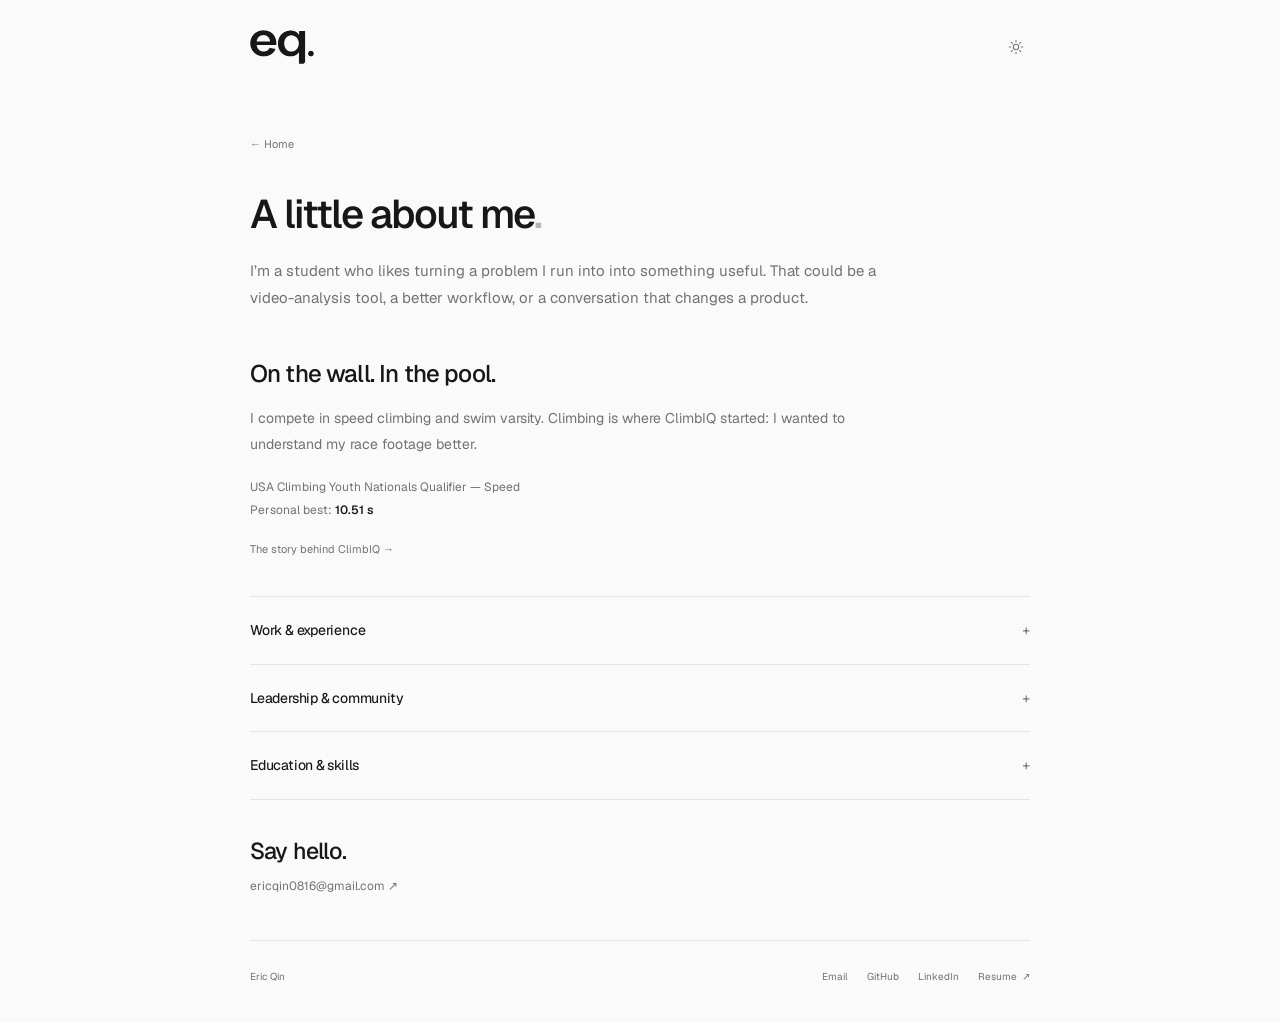
==== commit 5a796939: "Use approved eq logo across themes and browser icons" ====
--- a/about/index.html
+++ b/about/index.html
@@ -1,5 +1,5 @@
 <!doctype html>
-<html lang="en"><head><meta charset="utf-8"><meta name="viewport" content="width=device-width, initial-scale=1"><meta name="description" content="A little about Eric Qin: speed climbing, swimming, work, community, and education."><meta name="theme-color" content="#fafafa"><meta property="og:title" content="About — Eric Qin"><meta property="og:description" content="A little about Eric Qin: speed climbing, swimming, work, community, and education."><title>About — Eric Qin</title><link rel="icon" href="/assets/eq-monogram.png" type="image/png"><link rel="stylesheet" href="/styles.css"><link rel="stylesheet" href="/quiet.css?v=20261013-mobile"><script src="/theme.js"></script><script src="/app.js" defer></script></head><body class="quiet-site "><a class="skip-link" href="#main">Skip to content</a><header class="quiet-header"><a class="quiet-logo" href="/" aria-label="Eric Qin home"><img src="/assets/eq-monogram.png" alt="EQ monogram" width="68" height="60"></a><div class="header-controls"><button class="quiet-theme" data-theme-toggle aria-label="Switch to dark theme"><i data-icon="sun"></i></button></div></header><main id="main" class="quiet-main">
+<html lang="en"><head><meta charset="utf-8"><meta name="viewport" content="width=device-width, initial-scale=1"><meta name="description" content="A little about Eric Qin: speed climbing, swimming, work, community, and education."><meta name="theme-color" content="#fafafa"><meta property="og:title" content="About — Eric Qin"><meta property="og:description" content="A little about Eric Qin: speed climbing, swimming, work, community, and education."><title>About — Eric Qin</title><link rel="icon" href="/favicon.ico?v=20261014-logo" sizes="any"><link rel="icon" href="/favicon.svg?v=20261014-logo" type="image/svg+xml"><link rel="apple-touch-icon" href="/apple-touch-icon.png?v=20261014-logo"><link rel="stylesheet" href="/styles.css"><link rel="stylesheet" href="/quiet.css?v=20261014-logo"><script src="/theme.js"></script><script src="/app.js" defer></script></head><body class="quiet-site "><a class="skip-link" href="#main">Skip to content</a><header class="quiet-header"><a class="quiet-logo" href="/" aria-label="Eric Qin home"><img class="logo-light" src="/assets/eq-logo.svg" alt="eq." width="64" height="36"><img class="logo-dark" src="/assets/eq-logo-dark.svg" alt="eq." width="64" height="36"></a><div class="header-controls"><button class="quiet-theme" data-theme-toggle aria-label="Switch to dark theme"><i data-icon="sun"></i></button></div></header><main id="main" class="quiet-main">
 <div class="quiet-page-intro"><a class="quiet-back" href="/">← Home</a><h1>A little about me<span>.</span></h1><p>I’m a student who likes turning a problem I run into into something useful. That could be a video-analysis tool, a better workflow, or a conversation that changes a product.</p></div>
 <section class="quiet-personal-section" id="athletics"><h2>On the wall. In the pool.</h2><p>I compete in speed climbing and swim varsity. Climbing is where ClimbIQ started: I wanted to understand my race footage better.</p><p class="quiet-athletic-note">USA Climbing Youth Nationals Qualifier — Speed<br>Personal best: <strong>10.51 s</strong></p><a class="quiet-inline" href="/climbiq/">The story behind ClimbIQ →</a></section>
 <div class="quiet-about-details">
--- a/quiet.css
+++ b/quiet.css
@@ -6,9 +6,9 @@
 
 /* User monogram and fuller homepage narrative. */
 .project-category{margin-bottom:45px}.project-category-heading{margin-bottom:20px}.project-category-heading>h2{font-size:25px;font-weight:500;letter-spacing:-.035em}.project-category-heading>p{font-size:11px;margin-top:8px}.project-category .quiet-entry-title h3{font-size:20px;font-weight:550;letter-spacing:-.03em}.project-category .quiet-work-entry:last-child{border-bottom:0}
-.quiet-header .quiet-logo{display:flex;align-items:center;justify-content:center;line-height:1;width:68px;height:60px;margin-left:-8px}.quiet-logo img{display:block;width:68px;height:60px;object-fit:contain;filter:grayscale(1) contrast(1.8) brightness(.980392);mix-blend-mode:normal}:root[data-theme=dark] .quiet-logo img{filter:grayscale(1) contrast(1.8) invert(1) contrast(.875);mix-blend-mode:normal}
+.quiet-header .quiet-logo{display:flex;align-items:center;justify-content:flex-start;line-height:1;width:68px;height:44px;margin-left:0;transition:opacity .16s ease}.quiet-logo:hover{opacity:.8}.quiet-logo img{display:block;width:64px;height:36px;object-fit:contain}.quiet-logo .logo-dark{display:none}:root[data-theme=dark] .quiet-logo .logo-light{display:none}:root[data-theme=dark] .quiet-logo .logo-dark{display:block}
 .quiet-intro.personal-intro{padding-top:40px;padding-bottom:52px}.personal-intro h1{margin-top:0}.personal-intro .quiet-lead{font-size:21px;line-height:1.6;margin-top:22px;max-width:680px}.intro-context{max-width:625px;font-size:14px;line-height:1.9;margin-top:19px}.intro-links{display:flex;gap:24px;margin-top:25px;color:var(--muted);font-size:11px}.intro-links a>span{margin-left:4px;font-size:10px}.intro-links a:hover{color:var(--text)}.home-current-work .quiet-section-heading h2{font-size:14px;font-weight:500}.home-feature{padding:25px 0 26px;border-bottom:1px solid var(--border)}.home-feature-heading{display:flex;align-items:baseline;justify-content:space-between;gap:20px}.home-feature-heading h3{font-size:21px;font-weight:550;letter-spacing:-.035em}.home-feature-heading>span{font-size:10px;color:var(--muted);text-align:right}.home-feature>p{font-size:13px;line-height:1.85;max-width:650px;margin-top:13px}.home-feature .home-feature-context{font-size:11px;line-height:1.8;margin-top:11px;color:var(--muted)}.home-feature-links{display:flex;align-items:center;gap:23px;margin-top:15px;font-size:11px;color:var(--accent)}.home-feature-links span{margin-left:4px}.home-other-work{padding:23px 0 26px;border-bottom:1px solid var(--border)}.home-other-work h3{font-size:13px;font-weight:500;letter-spacing:0}.home-other-work p{font-size:12px;line-height:1.9;max-width:640px;margin-top:10px}.home-other-work a{text-decoration:underline;text-decoration-color:var(--strong-border);text-underline-offset:3px;color:var(--text)}.home-other-work a:hover{color:var(--accent);text-decoration-color:var(--accent)}.home-personal{padding:37px 0 3px}.home-personal h2{font-size:22px;font-weight:500;letter-spacing:-.04em}.home-personal p{font-size:13px;line-height:1.9;max-width:650px;margin-top:17px}.home-personal p+p{margin-top:12px}.home-personal strong{font-weight:500;color:var(--text)}.home-personal>.quiet-inline{margin-top:17px;font-size:11px}
-@media(max-width:600px){.quiet-header .quiet-logo{width:56px;height:50px;margin-left:-5px}.quiet-logo img{width:56px;height:50px}.quiet-intro.personal-intro{padding-top:29px;padding-bottom:38px}.personal-intro .quiet-lead{font-size:18px;line-height:1.7;margin-top:20px}.intro-context{font-size:12px;line-height:1.9;margin-top:15px}.intro-links{font-size:10px;margin-top:22px;gap:24px}.home-current-work .quiet-section-heading h2{font-size:12px}.home-feature{padding:24px 0}.home-feature-heading{align-items:flex-start;flex-direction:column;gap:7px}.home-feature-heading h3{font-size:20px}.home-feature-heading>span{font-size:9px;text-align:left}.home-feature>p{font-size:12px;margin-top:13px}.home-feature .home-feature-context{font-size:10px;margin-top:10px}.home-feature-links{font-size:10px;margin-top:15px;gap:21px}.home-other-work{padding:23px 0}.home-other-work p{font-size:11px}.home-personal{padding-top:31px}.home-personal h2{font-size:21px}.home-personal p{font-size:12px;margin-top:15px}.home-personal>.quiet-inline{font-size:10px;line-height:1.8;align-items:flex-start}.home-personal>.quiet-inline span{white-space:nowrap}}
+@media(max-width:600px){.quiet-header .quiet-logo{width:60px;height:44px;margin-left:0}.quiet-logo img{width:56px;height:32px}.quiet-intro.personal-intro{padding-top:29px;padding-bottom:38px}.personal-intro .quiet-lead{font-size:18px;line-height:1.7;margin-top:20px}.intro-context{font-size:12px;line-height:1.9;margin-top:15px}.intro-links{font-size:10px;margin-top:22px;gap:24px}.home-current-work .quiet-section-heading h2{font-size:12px}.home-feature{padding:24px 0}.home-feature-heading{align-items:flex-start;flex-direction:column;gap:7px}.home-feature-heading h3{font-size:20px}.home-feature-heading>span{font-size:9px;text-align:left}.home-feature>p{font-size:12px;margin-top:13px}.home-feature .home-feature-context{font-size:10px;margin-top:10px}.home-feature-links{font-size:10px;margin-top:15px;gap:21px}.home-other-work{padding:23px 0}.home-other-work p{font-size:11px}.home-personal{padding-top:31px}.home-personal h2{font-size:21px}.home-personal p{font-size:12px;margin-top:15px}.home-personal>.quiet-inline{font-size:10px;line-height:1.8;align-items:flex-start}.home-personal>.quiet-inline span{white-space:nowrap}}
 
 /* Predictable text sizing and usable touch targets in mobile browsers. */
 html{-webkit-text-size-adjust:100%;text-size-adjust:100%}
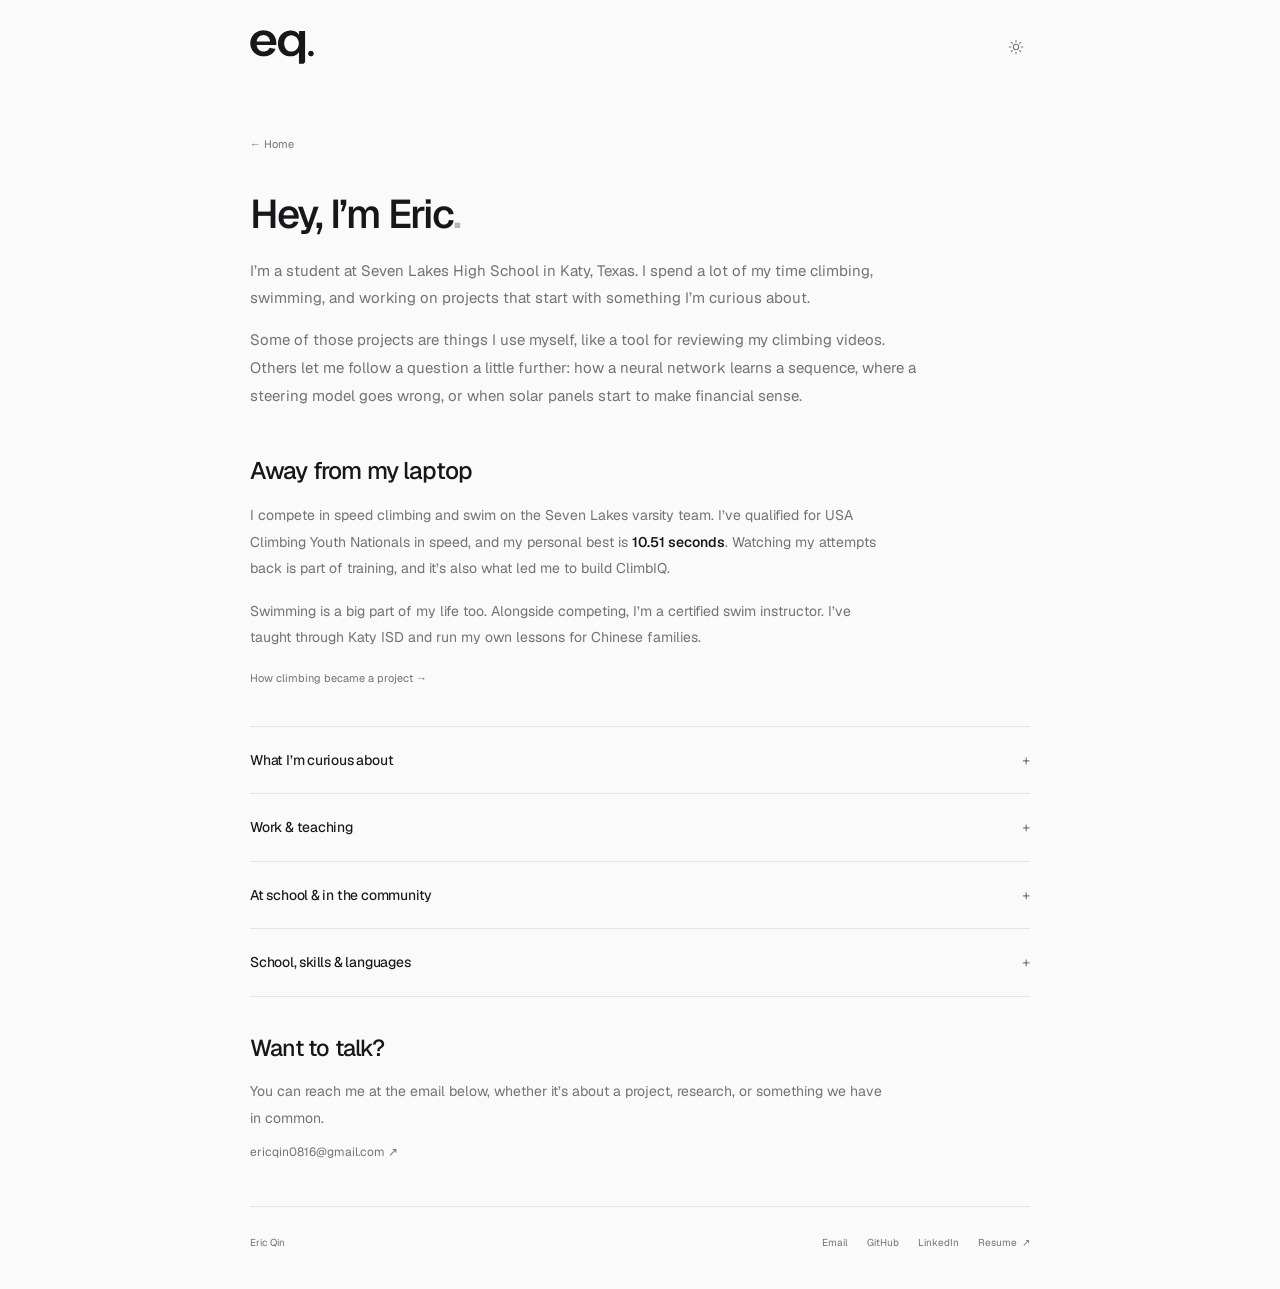
==== commit 931ee08c: "Rewrite portfolio copy and add research stories from CV and repositories" ====
--- a/about/index.html
+++ b/about/index.html
@@ -1,22 +1,44 @@
 <!doctype html>
-<html lang="en"><head><meta charset="utf-8"><meta name="viewport" content="width=device-width, initial-scale=1"><meta name="description" content="A little about Eric Qin: speed climbing, swimming, work, community, and education."><meta name="theme-color" content="#fafafa"><meta property="og:title" content="About — Eric Qin"><meta property="og:description" content="A little about Eric Qin: speed climbing, swimming, work, community, and education."><title>About — Eric Qin</title><link rel="icon" href="/favicon.ico?v=20261014-logo" sizes="any"><link rel="icon" href="/favicon.svg?v=20261014-logo" type="image/svg+xml"><link rel="apple-touch-icon" href="/apple-touch-icon.png?v=20261014-logo"><link rel="stylesheet" href="/styles.css"><link rel="stylesheet" href="/quiet.css?v=20261014-logo"><script src="/theme.js"></script><script src="/app.js" defer></script></head><body class="quiet-site "><a class="skip-link" href="#main">Skip to content</a><header class="quiet-header"><a class="quiet-logo" href="/" aria-label="Eric Qin home"><img class="logo-light" src="/assets/eq-logo.svg" alt="eq." width="64" height="36"><img class="logo-dark" src="/assets/eq-logo-dark.svg" alt="eq." width="64" height="36"></a><div class="header-controls"><button class="quiet-theme" data-theme-toggle aria-label="Switch to dark theme"><i data-icon="sun"></i></button></div></header><main id="main" class="quiet-main">
-<div class="quiet-page-intro"><a class="quiet-back" href="/">← Home</a><h1>A little about me<span>.</span></h1><p>I’m a student who likes turning a problem I run into into something useful. That could be a video-analysis tool, a better workflow, or a conversation that changes a product.</p></div>
-<section class="quiet-personal-section" id="athletics"><h2>On the wall. In the pool.</h2><p>I compete in speed climbing and swim varsity. Climbing is where ClimbIQ started: I wanted to understand my race footage better.</p><p class="quiet-athletic-note">USA Climbing Youth Nationals Qualifier — Speed<br>Personal best: <strong>10.51 s</strong></p><a class="quiet-inline" href="/climbiq/">The story behind ClimbIQ →</a></section>
+<html lang="en"><head><meta charset="utf-8"><meta name="viewport" content="width=device-width, initial-scale=1"><meta name="description" content="I’m Eric, a student at Seven Lakes in Katy, Texas. A bit about climbing, swimming, research, teaching, and the projects I spend time on."><meta name="theme-color" content="#fafafa"><meta property="og:title" content="About — Eric Qin"><meta property="og:description" content="I’m Eric, a student at Seven Lakes in Katy, Texas. A bit about climbing, swimming, research, teaching, and the projects I spend time on."><title>About — Eric Qin</title><link rel="icon" href="/favicon.ico?v=20261016-copy" sizes="any"><link rel="icon" href="/favicon.svg?v=20261016-copy" type="image/svg+xml"><link rel="apple-touch-icon" href="/apple-touch-icon.png?v=20261016-copy"><link rel="stylesheet" href="/styles.css"><link rel="stylesheet" href="/quiet.css?v=20261016-copy"><script src="/theme.js"></script><script src="/app.js" defer></script><link rel="stylesheet" href="/editorial.css?v=20261016-copy"></head><body class="quiet-site "><a class="skip-link" href="#main">Skip to content</a><header class="quiet-header"><a class="quiet-logo" href="/" aria-label="Eric Qin home"><img class="logo-light" src="/assets/eq-logo.svg" alt="eq." width="64" height="36"><img class="logo-dark" src="/assets/eq-logo-dark.svg" alt="eq." width="64" height="36"></a><div class="header-controls"><button class="quiet-theme" data-theme-toggle aria-label="Switch to dark theme"><i data-icon="sun"></i></button></div></header><main id="main" class="quiet-main">
+<div class="quiet-page-intro"><a class="quiet-back" href="/">← Home</a><h1>Hey, I’m Eric<span>.</span></h1>
+<p>I’m a student at Seven Lakes High School in Katy, Texas. I spend a lot of my time climbing, swimming, and working on projects that start with something I’m curious about.</p>
+<p>Some of those projects are things I use myself, like a tool for reviewing my climbing videos. Others let me follow a question a little further: how a neural network learns a sequence, where a steering model goes wrong, or when solar panels start to make financial sense.</p></div>
+<section class="quiet-personal-section" id="athletics"><h2>Away from my laptop</h2>
+<p>I compete in speed climbing and swim on the Seven Lakes varsity team. I’ve qualified for USA Climbing Youth Nationals in speed, and my personal best is <strong>10.51 seconds</strong>. Watching my attempts back is part of training, and it’s also what led me to build ClimbIQ.</p>
+<p>Swimming is a big part of my life too. Alongside competing, I’m a certified swim instructor. I’ve taught through Katy ISD and run my own lessons for Chinese families.</p>
+<a class="quiet-inline" href="/climbiq/">How climbing became a project →</a></section>
 <div class="quiet-about-details">
-<details id="experience"><summary>Work & experience <span>+</span></summary><div class="quiet-detail">
-<h3>CZT Energy USA <small>Intern</small></h3><p>Supported QC and business operations: inventory, purchasing/expenses, employee records, and document organization. Used AI and workflow automation for repetitive documents, English ↔ Chinese translation, PDFs, Excel, and forms. Shadowed strategic marketing and executive administrative operations.</p>
-<h3>Katy ISD <small>Water Safety Instructor · Paid role</small></h3><p>Four weeks at approximately seven hours per day, teaching children across ages and skill levels. Focused on safety, technique, communication, and instruction.</p>
-<h3>Independent Swim Instruction <small>Founder / Instructor</small></h3><p>Ran lessons primarily for Chinese children and families: 20+ swimmers, 50+ lessons, and ~$1,000 revenue. Managed scheduling, parent communication, payments, lesson planning, and customers.</p>
-<a class="quiet-inline" href="/work/#worktree">Product work at Worktree →</a></div></details>
-<details id="community"><summary>Leadership & community <span>+</span></summary><div class="quiet-detail">
-<h3>Hearts for Elders</h3><p>Event coordination, outreach, partnerships, sponsorship/company outreach, and organizational work. During my involvement, the organization’s scale included 150+ volunteers, 800+ seniors served, 10+ chapters, 10+ events, and 20+ senior homes.</p><p>I contacted 20+ organizations and 20+ companies for collaboration, partnerships, or sponsorship-related outreach.</p>
-<h3>Student Council <small>E&E Officer</small></h3><p>Council activities, meetings, service/cleanup, and organization. Built Council Check-in, an automated attendance system to simplify meeting check-ins.</p><a class="quiet-inline" href="/work/#attendance">See Council Check-in →</a></div></details>
-<details id="education"><summary>Education & skills <span>+</span></summary><div class="quiet-detail">
-<p>Expected graduation: 2028<br>GPA: 4.70 · Class rank: 32 / 885</p><p>AP Computer Science A, AP Computer Science Principles, and AP Calculus BC.</p>
-<h3>Development</h3><p>TypeScript, JavaScript, Java, React, Next.js, Vite, Google Apps Script, Git/GitHub.</p>
-<h3>Web & infrastructure</h3><p>Vercel, Supabase.</p>
-<h3>AI & automation</h3><p>AI-assisted development; workflow, document, and translation automation; AI-agent/MCP concepts.</p>
-<h3>Business & operations</h3><p>User discovery, outreach, positioning, operations, quality control, inventory, scheduling, and Excel/spreadsheets.</p>
-</div></details>
-</div>
-<section class="quiet-personal-section quiet-about-contact" id="contact"><h2>Say hello.</h2><a class="quiet-inline" href="mailto:ericqin0816@gmail.com">ericqin0816@gmail.com ↗</a></section></main><footer class="quiet-footer"><span>Eric Qin</span><div><a href="mailto:ericqin0816@gmail.com">Email</a><a href="https://github.com/ericqin0816" target="_blank" rel="noopener noreferrer">GitHub</a><a href="https://www.linkedin.com/in/eric-qin-01415741b/" target="_blank" rel="noopener noreferrer">LinkedIn</a><a href="/Eric-Qin-Resume.pdf" target="_blank" rel="noopener noreferrer">Resume <span aria-hidden="true">↗</span></a></div></footer></body></html>+<details id="research"><summary>What I’m curious about <span aria-hidden="true">+</span></summary><div class="quiet-detail">
+<p>I’m interested in AI, computer vision, neuroscience, and the work of turning an idea into something people can use. Economics and business show up in my projects too.</p>
+<p>CruxRNN looks at practice schedules in a small recurrent network. RobustDrive tests what happens to a learned steering model when its camera view changes. I’m also working on a solar and battery economics model for Texas homeowners.</p>
+<a class="quiet-inline" href="/work/#research">Read about the research →</a></div></details>
+<details id="experience"><summary>Work &amp; teaching <span aria-hidden="true">+</span></summary><div class="quiet-detail">
+<h3>CZT Energy USA <small>Operations &amp; Quality Control Intern · Summer 2026</small></h3>
+<p>I worked on the everyday tasks that keep an office and worksite running: inventory, purchasing, expenses, employee records, and quality control. At a secondary worksite, I managed QC workflows and trained employees. I also supported marketing and executive operations.</p>
+<p>I used AI-assisted workflows to make repetitive English–Chinese translation, PDF processing, Excel organization, and internal forms easier to handle.</p>
+<h3>Katy ISD <small>Water Safety Instructor · Paid role</small></h3>
+<p>For four weeks, I spent about seven hours a day teaching kids of different ages and swimming abilities. I adapted the instruction and feedback to each swimmer, with water safety at the center of every lesson.</p>
+<h3>Private swim lessons <small>Founder &amp; Instructor</small></h3>
+<p>I started an independent swim-instruction business serving Chinese families. I’ve taught more than 20 swimmers across 50+ lessons, bringing in about $1,000. I handle the lessons, scheduling, parent communication, and payments myself.</p>
+<h3>Worktree <small>Co-founder · Marketing &amp; Product</small></h3>
+<p>I lead marketing, positioning, and user discovery for our developer workspace. A lot of my work starts with talking to people about how they actually use coding agents, then bringing what I learn back into the product.</p>
+<a class="quiet-inline" href="/work/#worktree">More about Worktree →</a></div></details>
+<details id="community"><summary>At school &amp; in the community <span aria-hidden="true">+</span></summary><div class="quiet-detail">
+<h3>Hearts for Elders <small>Event Coordinator</small></h3>
+<p>I help coordinate volunteer events and outreach across more than 10 chapters and 20 senior homes. I’ve contacted 20+ organizations and 20+ companies about partnerships, sponsorships, and ways to get involved.</p>
+<p>During my involvement, the organization has included 150+ volunteers and served 800+ seniors through more than 10 events.</p>
+<h3>Seven Lakes Student Council <small>E&amp;E Officer</small></h3>
+<p>I help lead a council with more than 600 members. Our council supports over $100,000 in annual fundraising for community initiatives, including meals and supplies for local shelters.</p>
+<p>I also built Council Check-in to make meeting attendance easier to manage. A student scans their ID, and Google Sheets takes care of recording the check-in.</p>
+<a class="quiet-inline" href="/work/#attendance">The check-in project →</a></div></details>
+<details id="education"><summary>School, skills &amp; languages <span aria-hidden="true">+</span></summary><div class="quiet-detail">
+<h3>Seven Lakes High School <small>Katy, Texas · Expected May 2028</small></h3>
+<p>GPA: 4.70 · Class rank: 32 / 885</p>
+<p>My coursework includes AP Computer Science A, AP Computer Science Principles, and AP Calculus BC.</p>
+<h3>Programming &amp; web</h3><p>Python, TypeScript, JavaScript, Java, React, Next.js, Vite, Google Apps Script, Git/GitHub, and Vercel.</p>
+<h3>Computer vision &amp; data</h3><p>PyTorch, OpenCV, MediaPipe Pose, NumPy, Pandas, scikit-learn, Canvas, Web Audio, Supabase, Excel, and Google Sheets.</p>
+<h3>Other things I work on</h3><p>User interviews, product positioning, outreach, quality control, and workflow automation. I speak English and Mandarin Chinese.</p>
+<p>My interests include AI systems, software and product engineering, economics and business, neuroscience, and applied research.</p>
+</div></details></div>
+<section class="quiet-personal-section quiet-about-contact" id="contact"><h2>Want to talk?</h2><p>You can reach me at the email below, whether it’s about a project, research, or something we have in common.</p><a class="quiet-inline" href="mailto:ericqin0816@gmail.com">ericqin0816@gmail.com ↗</a></section>
+</main><footer class="quiet-footer"><span>Eric Qin</span><div><a href="mailto:ericqin0816@gmail.com">Email</a><a href="https://github.com/ericqin0816" target="_blank" rel="noopener noreferrer">GitHub</a><a href="https://www.linkedin.com/in/eric-qin-01415741b/" target="_blank" rel="noopener noreferrer">LinkedIn</a><a href="/Eric-Qin-Resume.pdf?v=20261014-cv4" target="_blank" rel="noopener noreferrer">Resume <span aria-hidden="true">↗</span></a></div></footer></body></html>
--- a/editorial.css
+++ b/editorial.css
@@ -0,0 +1,10 @@
+/* Longer stories, with the same quiet layout as the rest of the site. */
+.quiet-page-intro>p+p{margin-top:14px}.quiet-personal-section p strong{font-weight:550;color:var(--text)}
+.project-index{display:flex;flex-wrap:wrap;gap:25px;margin:-12px 0 42px;font-size:12px;color:var(--muted)}.project-index a:hover{color:var(--text)}
+.project-category-heading h2{scroll-margin-top:28px}.quiet-entry-links{flex-wrap:wrap;gap:15px 22px}.quiet-work-entry{scroll-margin-top:25px}
+.case-hero-actions{font-size:12px;gap:24px;flex-wrap:wrap;color:var(--accent)}.case-stat-grid{border:0;border-radius:0;background:none;border-bottom:1px solid var(--border)}.case-stat-grid>div{padding:20px 12px}.case-stat-grid>div:first-child{padding-left:0}.case-stat-grid>div+div{border-left:0}
+.case-body .test-table caption{text-align:left;font-size:11px;line-height:1.7;color:var(--muted);padding:0 0 12px;caption-side:top;background:var(--bg)}
+.test-table-wrap{border:0;border-radius:0}.test-table th[scope=row]{font:inherit;letter-spacing:0;background:none;color:var(--text);border-top:1px solid var(--border);white-space:normal;min-width:95px}.test-table th[scope=col]{font-family:var(--sans);letter-spacing:0}.test-table td{font-variant-numeric:tabular-nums}.test-table th,.test-table td{padding:12px 10px}
+.research-figure{margin:24px 0}.research-figure img{display:block;width:100%;height:auto;background:#fff}.research-figure figcaption{font-size:11px;line-height:1.8;color:var(--muted);margin-top:12px}.case-body #sources p{display:flex;flex-wrap:wrap;gap:9px 12px}.case-body #sources a{color:var(--accent)}
+.case-toc{position:sticky;top:28px}.case-body section{scroll-margin-top:24px}
+@media(max-width:680px){.case-hero h1{font-size:clamp(39px,10.5vw,50px);overflow-wrap:anywhere}.case-stat-grid>div:nth-child(3),.case-stat-grid>div:nth-child(4){border-top:0}.case-stat-grid>div:nth-child(3){padding-left:0}.case-stat-grid strong{font-size:28px}.case-body .test-table{font-size:11px}.test-table th,.test-table td{padding:10px 7px}.project-index{gap:23px;margin-bottom:32px}.case-bottom{align-items:flex-start;gap:18px}.research-figure{margin-inline:0}}
